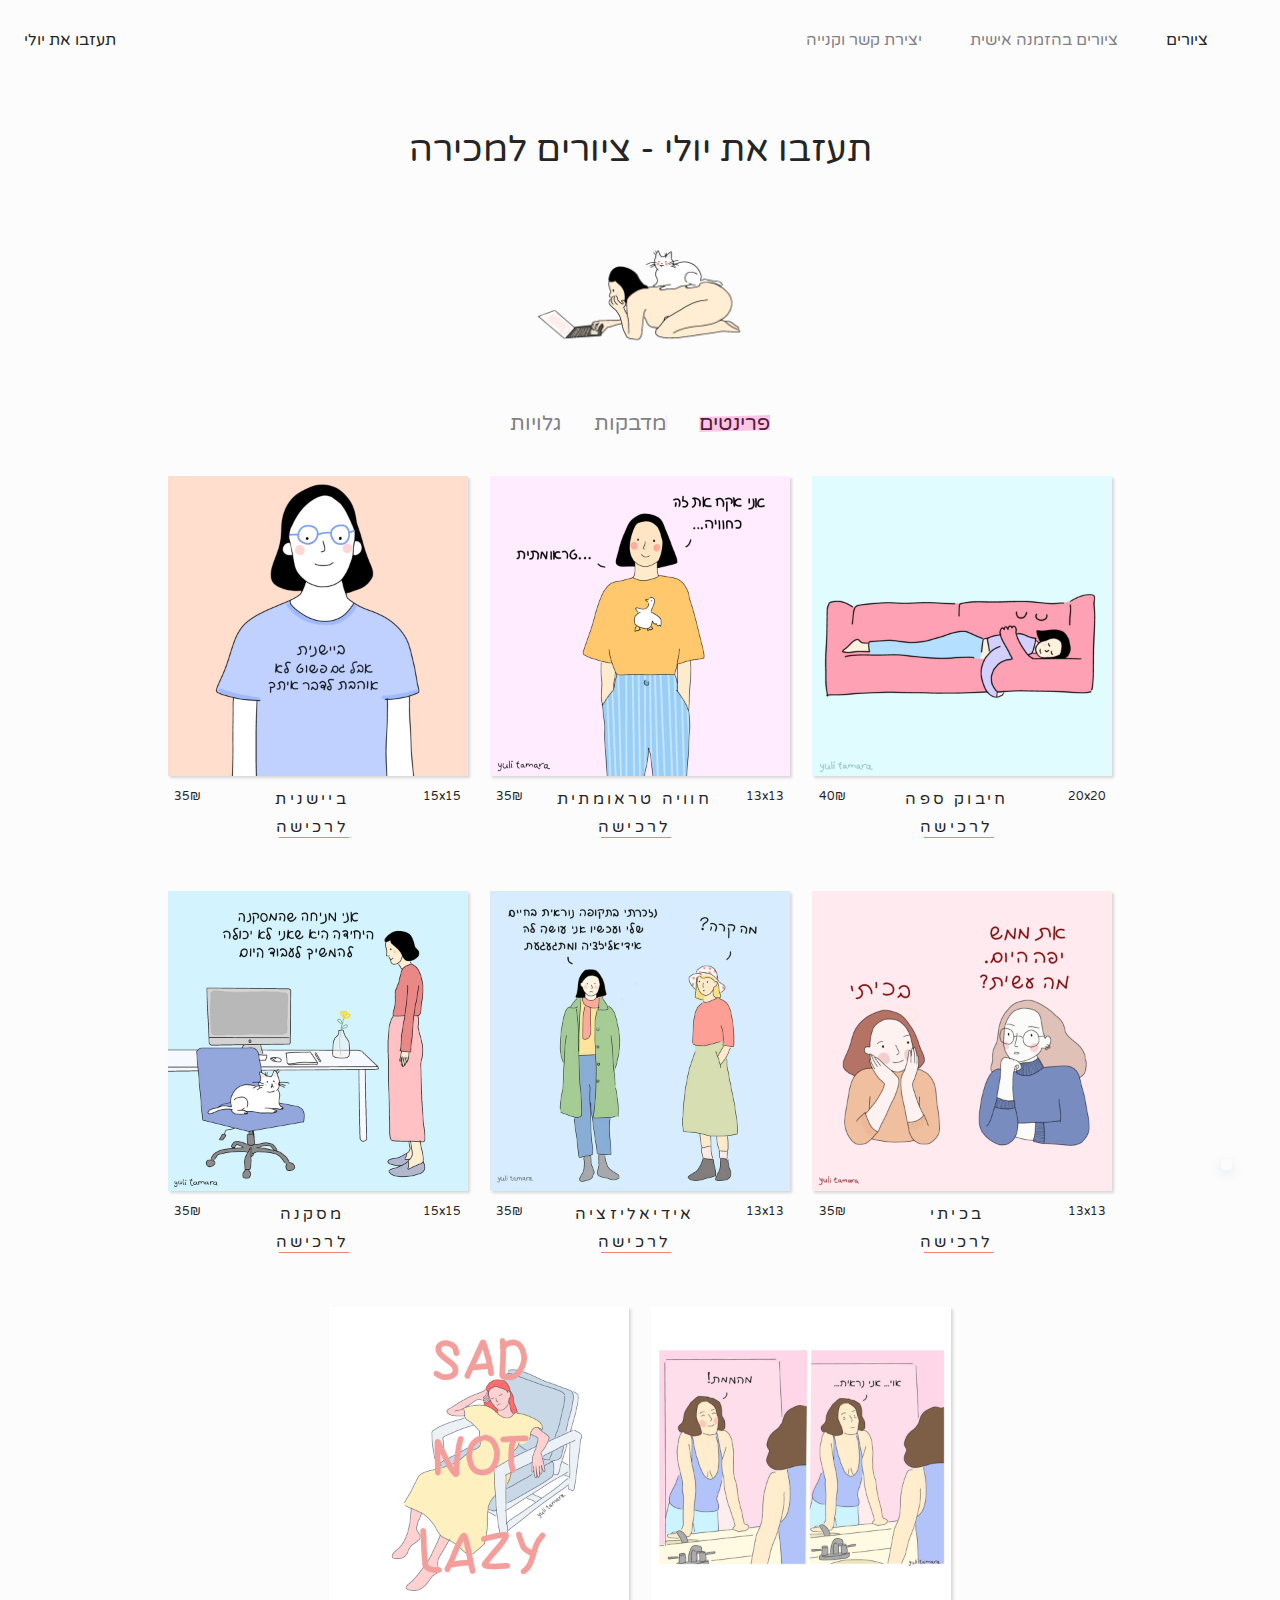
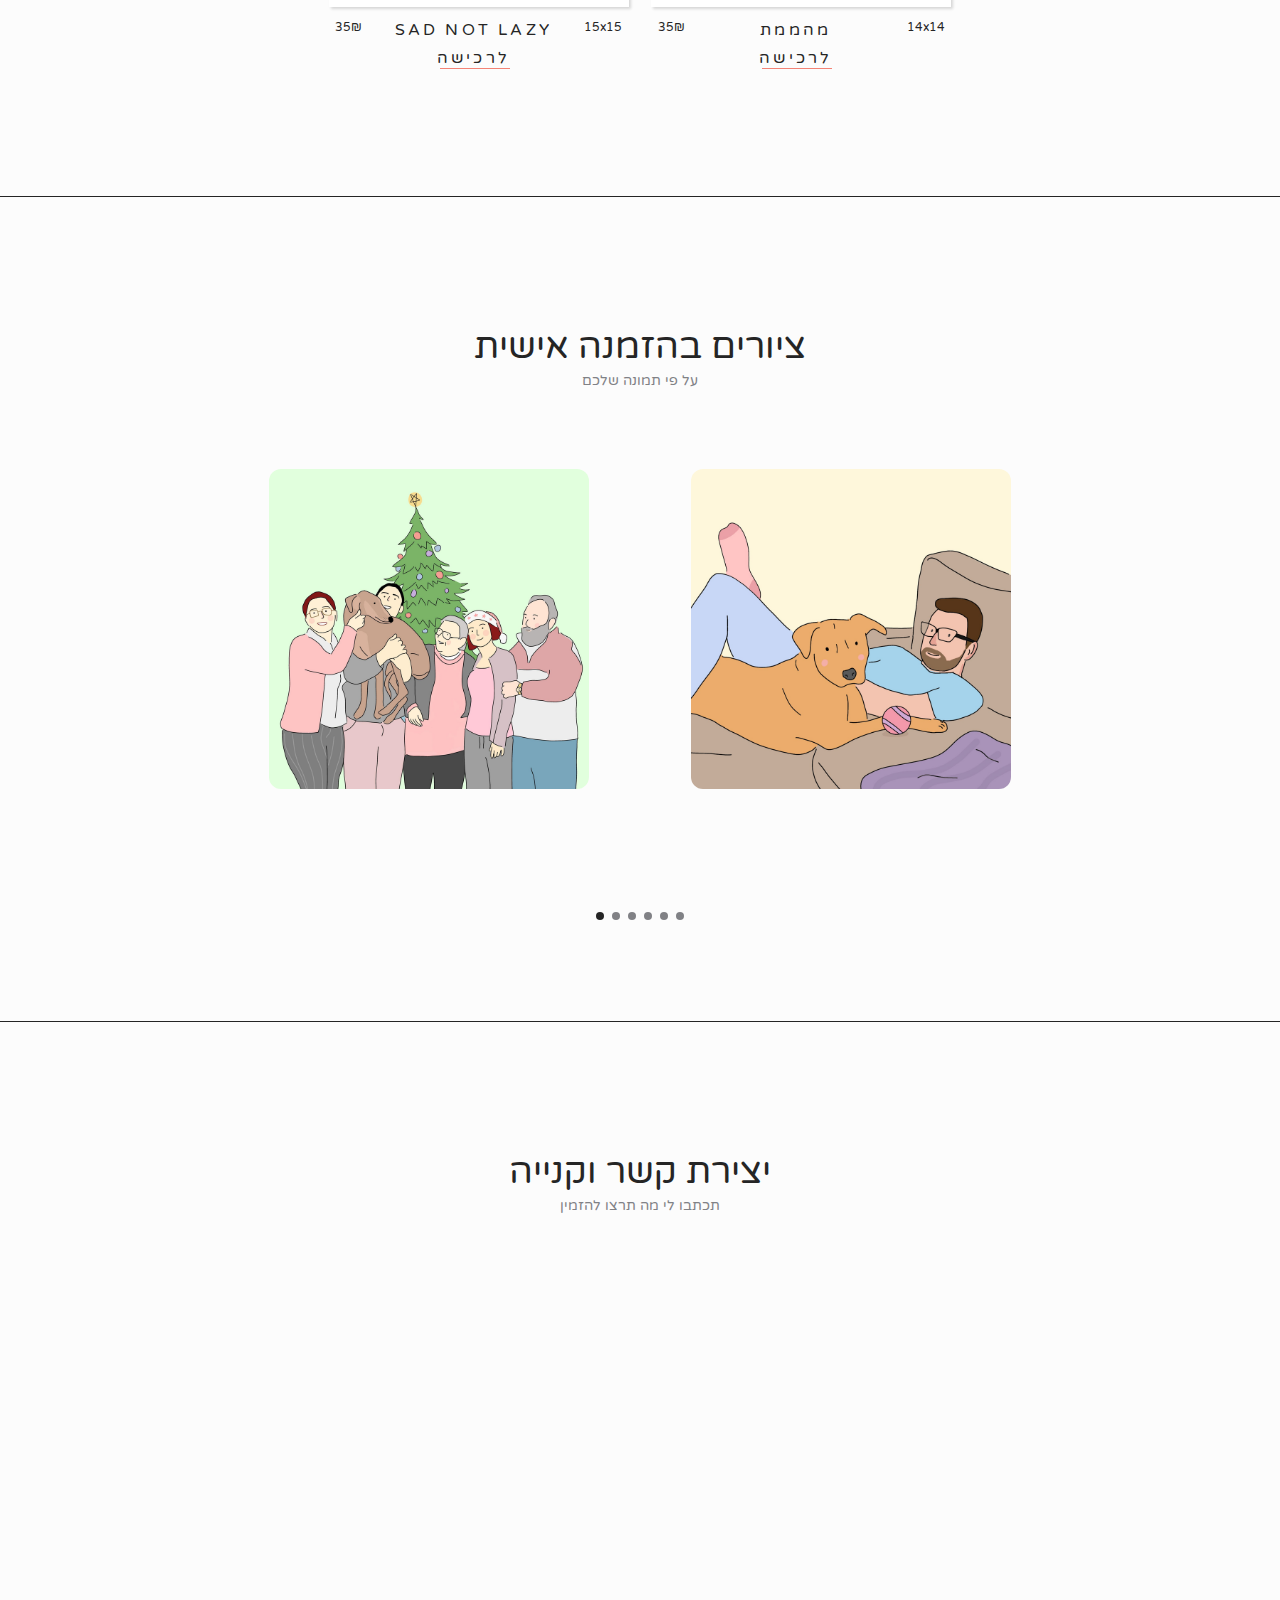
==== index.html @ 63ea9a97 "Update index.html" ====
<!DOCTYPE html>
<html lang="en">

<head>
    <meta charset="UTF-8">
    <meta name="viewport" content="width=device-width, initial-scale=1.0">

    <!--=============== FAVICON ===============-->
    <link rel="shortcut icon" href="assets/img/liii.png" type="image/x-icon">

    <!--=============== REMIXICONS ===============-->
    <link href="https://cdn.jsdelivr.net/npm/remixicon@2.5.0/fonts/remixicon.css" rel="stylesheet">

    <!--=============== SWIPER CSS ===============-->
    <link rel="stylesheet" href="assets/css/swiper-bundle.min.css">

    <!--=============== CSS ===============-->
    <link rel="stylesheet" href="assets/css/styles.css">

    <title>תעזבו את יולי | Yuli Tamara</title>
</head>

<body dir="rtl">
    <!--==================== HEADER ====================-->
    <header class="header" id="header" dir="ltr">
        <nav class="nav container">
            <a href="#" class="nav__logo">תעזבו את יולי</a>
            <div class="nav__menu" id="nav-menu">
                <ul class="nav__list grid" dir="rtl">
                    <li class="nav__item">
                        <a href="#gallery" class="nav__link active-link noSelect">
                            <i class="ri-quill-pen-fill"></i> ציורים
                        </a>
                    </li>
                    <li class="nav__item">
                        <a href="#personal" class="nav__link noSelect">
                            <i class="ri-gift-line"></i> ציורים בהזמנה אישית
                        </a>
                    </li>
                    <li class="nav__item">
                        <a href="#contact" class="nav__link noSelect">
                            <i class="ri-chat-3-line"></i> יצירת קשר וקנייה
                        </a>
                    </li>
                </ul>

                <!-- close button -->
                <div class="nav__close noSelect" id="nav-close">
                    <i class="ri-close-line"></i>
                </div>

            </div>

            <div class="nav__buttons noSelect">
                <!-- Theme change button -->
                <i class="ri-moon-line change-theme" id="theme-button"></i>

                <!-- Toggle button -->
                <div class="nav__toggle" id="nav-toggle">
                    <i class="ri-menu-4-line"></i>
                </div>
            </div>
        </nav>
    </header>

    <!--==================== MAIN ====================-->
    <main class="main">

        <!--==================== Gallery ====================-->
        <section class="gallery section" id="gallery">
            <h2 class="section__title">תעזבו את יולי - ציורים למכירה</h2>

            <img src="/assets/img/logo.png" alt="gif">


            <div class="filters">
                <div class="filter prints active noSelect" data-filter="prints">פרינטים</div>
                <div class="filter stickers noSelect" data-filter="stickers">מדבקות</div>
                <div class="filter cards noSelect" data-filter="cards">גלויות</div>
            </div>

            <div class="container section__border">
                <div class="gallery__content" id="prints">
                    <div class="gallery__content-item">
                        <img src="/assets/img/900-5.png" alt="print" class="noSelect">
                        <div class="img-title">
                            <span class="size">20x20</span>
                            <span class="name">
                                <span class="painting-name">חיבוק ספה</span>
                                <a href="https://wa.me/972542634686/?text=%D7%94%D7%99%D7%99%2C%20%D7%90%D7%A0%D7%99%20%D7%9E%D7%A2%D7%95%D7%A0%D7%99%D7%99%D7%A0%2F%D7%AA%20%D7%9C%D7%94%D7%96%D7%9E%D7%99%D7%9F%20%D7%9E%D7%9E%D7%9A%20%D7%A6%D7%99%D7%95%D7%A8."
                                    target="_blank" class="img-btn noSelect">
                                    לרכישה
                                </a>
                            </span>
                            <span class="price">40₪</span>
                        </div>
                    </div>
                    <div class="gallery__content-item">
                        <img src="/assets/img/900-1.png" alt="print" class="noSelect">
                        <div class="img-title">
                            <span class="size">13x13</span>
                            <span class="name">
                                <span class="painting-name">חוויה טראומתית</span>
                                <a href="https://wa.me/972542634686/?text=%D7%94%D7%99%D7%99%2C%20%D7%90%D7%A0%D7%99%20%D7%9E%D7%A2%D7%95%D7%A0%D7%99%D7%99%D7%A0%2F%D7%AA%20%D7%9C%D7%94%D7%96%D7%9E%D7%99%D7%9F%20%D7%9E%D7%9E%D7%9A%20%D7%A6%D7%99%D7%95%D7%A8."
                                    target="_blank" class="img-btn noSelect">
                                    לרכישה
                                </a>
                            </span>
                            <span class="price">35₪</span>
                        </div>
                    </div>
                    <div class="gallery__content-item">
                        <img src="/assets/img/900-2.png" alt="print" class="noSelect">
                        <div class="img-title">
                            <span class="size">15x15</span>
                            <span class="name">
                                <span class="painting-name">ביישנית</span>
                                <a href="https://wa.me/972542634686/?text=%D7%94%D7%99%D7%99%2C%20%D7%90%D7%A0%D7%99%20%D7%9E%D7%A2%D7%95%D7%A0%D7%99%D7%99%D7%A0%2F%D7%AA%20%D7%9C%D7%94%D7%96%D7%9E%D7%99%D7%9F%20%D7%9E%D7%9E%D7%9A%20%D7%A6%D7%99%D7%95%D7%A8."
                                    target="_blank" class="img-btn noSelect">
                                    לרכישה
                                </a>
                            </span>
                            <span class="price">35₪</span>
                        </div>
                    </div>
                    <div class="gallery__content-item">
                        <img src="/assets/img/900-3.png" alt="print" class="noSelect">
                        <div class="img-title">
                            <span class="size">13x13</span>
                            <span class="name">
                                <span class="painting-name">בכיתי</span>
                                <a href="https://wa.me/972542634686/?text=%D7%94%D7%99%D7%99%2C%20%D7%90%D7%A0%D7%99%20%D7%9E%D7%A2%D7%95%D7%A0%D7%99%D7%99%D7%A0%2F%D7%AA%20%D7%9C%D7%94%D7%96%D7%9E%D7%99%D7%9F%20%D7%9E%D7%9E%D7%9A%20%D7%A6%D7%99%D7%95%D7%A8."
                                    target="_blank" class="img-btn noSelect">
                                    לרכישה
                                </a>
                            </span>
                            <span class="price">35₪</span>
                        </div>
                    </div>
                    <div class="gallery__content-item">
                        <img src="/assets/img/900-8.png" alt="print" class="noSelect">
                        <div class="img-title">
                            <span class="size">13x13</span>
                            <span class="name">
                                <span class="painting-name">אידיאליזציה</span>
                                <a href="https://wa.me/972542634686/?text=%D7%94%D7%99%D7%99%2C%20%D7%90%D7%A0%D7%99%20%D7%9E%D7%A2%D7%95%D7%A0%D7%99%D7%99%D7%A0%2F%D7%AA%20%D7%9C%D7%94%D7%96%D7%9E%D7%99%D7%9F%20%D7%9E%D7%9E%D7%9A%20%D7%A6%D7%99%D7%95%D7%A8."
                                    target="_blank" class="img-btn noSelect">
                                    לרכישה
                                </a>
                            </span>
                            <span class="price">35₪</span>
                        </div>
                    </div>
                    <div class="gallery__content-item">
                        <img src="/assets/img/900-9.png" alt="print" class="noSelect">
                        <div class="img-title">
                            <span class="size">15x15</span>
                            <span class="name">
                                <span class="painting-name">מסקנה</span>
                                <a href="https://wa.me/972542634686/?text=%D7%94%D7%99%D7%99%2C%20%D7%90%D7%A0%D7%99%20%D7%9E%D7%A2%D7%95%D7%A0%D7%99%D7%99%D7%A0%2F%D7%AA%20%D7%9C%D7%94%D7%96%D7%9E%D7%99%D7%9F%20%D7%9E%D7%9E%D7%9A%20%D7%A6%D7%99%D7%95%D7%A8."
                                    target="_blank" class="img-btn noSelect">
                                    לרכישה
                                </a>
                            </span>
                            <span class="price">35₪</span>
                        </div>
                    </div>
                    <div class="gallery__content-item">
                        <img src="/assets/img/900-4.png" alt="print" class="noSelect">
                        <div class="img-title">
                            <span class="size">14x14</span>
                            <span class="name">
                                <span class="painting-name">מהממת</span>
                                <a href="https://wa.me/972542634686/?text=%D7%94%D7%99%D7%99%2C%20%D7%90%D7%A0%D7%99%20%D7%9E%D7%A2%D7%95%D7%A0%D7%99%D7%99%D7%A0%2F%D7%AA%20%D7%9C%D7%94%D7%96%D7%9E%D7%99%D7%9F%20%D7%9E%D7%9E%D7%9A%20%D7%A6%D7%99%D7%95%D7%A8."
                                    target="_blank" class="img-btn noSelect">
                                    לרכישה
                                </a>
                            </span>
                            <span class="price">35₪</span>
                        </div>
                    </div>

                    <div class="gallery__content-item">
                        <img src="/assets/img/900-6.png" alt="print" class="noSelect">
                        <div class="img-title">
                            <span class="size">15x15</span>
                            <span class="name">
                                <span class="painting-name">SAD NOT LAZY</span>
                                <a href="https://wa.me/972542634686/?text=%D7%94%D7%99%D7%99%2C%20%D7%90%D7%A0%D7%99%20%D7%9E%D7%A2%D7%95%D7%A0%D7%99%D7%99%D7%A0%2F%D7%AA%20%D7%9C%D7%94%D7%96%D7%9E%D7%99%D7%9F%20%D7%9E%D7%9E%D7%9A%20%D7%A6%D7%99%D7%95%D7%A8."
                                    target="_blank" class="img-btn noSelect">
                                    לרכישה
                                </a>
                            </span>
                            <span class="price">35₪</span>
                        </div>
                    </div>
                </div>
                <div class="gallery__content" id="stickers">
                    <div class="gallery__content-item">
                        <img src="/assets/img/sticker-900-1.png" alt="print" class="noSelect">
                        <div class="img-title">
                            <span class="size">10x10</span>
                            <span class="name">
                                <span class="painting-name">לא אכפת</span>
                                <a href="https://wa.me/972542634686/?text=%D7%94%D7%99%D7%99%2C%20%D7%90%D7%A0%D7%99%20%D7%9E%D7%A2%D7%95%D7%A0%D7%99%D7%99%D7%A0%2F%D7%AA%20%D7%9C%D7%94%D7%96%D7%9E%D7%99%D7%9F%20%D7%9E%D7%9E%D7%9A%20%D7%A6%D7%99%D7%95%D7%A8."
                                    target="_blank" class="img-btn noSelect">
                                    לרכישה
                                </a>
                            </span>
                            <span class="price">15₪</span>
                        </div>
                    </div>
                    <div class="gallery__content-item">
                        <img src="/assets/img/sticker-900-2.png" alt="print" class="noSelect">
                        <div class="img-title">
                            <span class="size">10x10</span>
                            <span class="name">
                                <span class="painting-name">חסר משמעות</span>
                                <a href="https://wa.me/972542634686/?text=%D7%94%D7%99%D7%99%2C%20%D7%90%D7%A0%D7%99%20%D7%9E%D7%A2%D7%95%D7%A0%D7%99%D7%99%D7%A0%2F%D7%AA%20%D7%9C%D7%94%D7%96%D7%9E%D7%99%D7%9F%20%D7%9E%D7%9E%D7%9A%20%D7%A6%D7%99%D7%95%D7%A8."
                                    target="_blank" class="img-btn noSelect">
                                    לרכישה
                                </a>
                            </span>
                            <span class="price">15₪</span>
                        </div>
                    </div>

                    <div class="gallery__content-item">
                        <img src="/assets/img/sticker-900-7.png" alt="print" class="noSelect">
                        <div class="img-title">
                            <span class="size">7x7</span>
                            <span class="name">
                                <span class="painting-name">סוף סוף נפרדתם</span>
                                <a href="https://wa.me/972542634686/?text=%D7%94%D7%99%D7%99%2C%20%D7%90%D7%A0%D7%99%20%D7%9E%D7%A2%D7%95%D7%A0%D7%99%D7%99%D7%A0%2F%D7%AA%20%D7%9C%D7%94%D7%96%D7%9E%D7%99%D7%9F%20%D7%9E%D7%9E%D7%9A%20%D7%A6%D7%99%D7%95%D7%A8."
                                    target="_blank" class="img-btn noSelect">
                                    לרכישה
                                </a>
                            </span>
                            <span class="price">5₪</span>
                        </div>
                    </div>

                    <div class="gallery__content-item">
                        <img src="/assets/img/sticker-900-8.png" alt="print" class="noSelect">
                        <div class="img-title">
                            <span class="size">7x7</span>
                            <span class="name">
                                <span class="painting-name">הדברים הרעים</span>
                                <a href="https://wa.me/972542634686/?text=%D7%94%D7%99%D7%99%2C%20%D7%90%D7%A0%D7%99%20%D7%9E%D7%A2%D7%95%D7%A0%D7%99%D7%99%D7%A0%2F%D7%AA%20%D7%9C%D7%94%D7%96%D7%9E%D7%99%D7%9F%20%D7%9E%D7%9E%D7%9A%20%D7%A6%D7%99%D7%95%D7%A8."
                                    target="_blank" class="img-btn noSelect">
                                    לרכישה
                                </a>
                            </span>
                            <span class="price">5₪</span>
                        </div>
                    </div>

                    <div class="gallery__content-item">
                        <img src="/assets/img/sticker-900-3.png" alt="print" class="noSelect">
                        <div class="img-title">
                            <span class="size">7x7</span>
                            <span class="name">
                                <span class="painting-name">קראש</span>
                                <a href="https://wa.me/972542634686/?text=%D7%94%D7%99%D7%99%2C%20%D7%90%D7%A0%D7%99%20%D7%9E%D7%A2%D7%95%D7%A0%D7%99%D7%99%D7%A0%2F%D7%AA%20%D7%9C%D7%94%D7%96%D7%9E%D7%99%D7%9F%20%D7%9E%D7%9E%D7%9A%20%D7%A6%D7%99%D7%95%D7%A8."
                                    target="_blank" class="img-btn noSelect">
                                    לרכישה
                                </a>
                            </span>
                            <span class="price">5₪</span>
                        </div>
                    </div>

                    <div class="gallery__content-item">
                        <img src="/assets/img/sticker-900-5.png" alt="print" class="noSelect">
                        <div class="img-title">
                            <span class="size">7x7</span>
                            <span class="name">
                                <span class="painting-name">אם הוא דוש</span>
                                <a href="https://wa.me/972542634686/?text=%D7%94%D7%99%D7%99%2C%20%D7%90%D7%A0%D7%99%20%D7%9E%D7%A2%D7%95%D7%A0%D7%99%D7%99%D7%A0%2F%D7%AA%20%D7%9C%D7%94%D7%96%D7%9E%D7%99%D7%9F%20%D7%9E%D7%9E%D7%9A%20%D7%A6%D7%99%D7%95%D7%A8."
                                    target="_blank" class="img-btn noSelect">
                                    לרכישה
                                </a>
                            </span>
                            <span class="price">5₪</span>
                        </div>
                    </div>


                    <div class="gallery__content-item">
                        <img src="/assets/img/sticker-900-9.png" alt="print" class="noSelect">
                        <div class="img-title">
                            <span class="size">7x7</span>
                            <span class="name">
                                <span class="painting-name">מחזור קל</span>
                                <a href="https://wa.me/972542634686/?text=%D7%94%D7%99%D7%99%2C%20%D7%90%D7%A0%D7%99%20%D7%9E%D7%A2%D7%95%D7%A0%D7%99%D7%99%D7%A0%2F%D7%AA%20%D7%9C%D7%94%D7%96%D7%9E%D7%99%D7%9F%20%D7%9E%D7%9E%D7%9A%20%D7%A6%D7%99%D7%95%D7%A8."
                                    target="_blank" class="img-btn noSelect">
                                    לרכישה
                                </a>
                            </span>
                            <span class="price">5₪</span>
                        </div>
                    </div>

                    <div class="gallery__content-item">
                        <img src="/assets/img/sticker-900-4.png" alt="print" class="noSelect">
                        <div class="img-title">
                            <span class="size">7x7</span>
                            <span class="name">
                                <span class="painting-name">שיעוף ממך</span>
                                <a href="https://wa.me/972542634686/?text=%D7%94%D7%99%D7%99%2C%20%D7%90%D7%A0%D7%99%20%D7%9E%D7%A2%D7%95%D7%A0%D7%99%D7%99%D7%A0%2F%D7%AA%20%D7%9C%D7%94%D7%96%D7%9E%D7%99%D7%9F%20%D7%9E%D7%9E%D7%9A%20%D7%A6%D7%99%D7%95%D7%A8."
                                    target="_blank" class="img-btn noSelect">
                                    לרכישה
                                </a>
                            </span>
                            <span class="price">5₪</span>
                        </div>
                    </div>
                </div>
                <div class="gallery__content" id="cards">
                    <div class="gallery__content-item">
                        <img src="/assets/img/card-1.png" alt="print" class="noSelect">
                        <div class="img-title">
                            <span class="size">10x10</span>
                            <span class="name">
                                <span class="painting-name">דיקפיק</span>
                                <a href="https://wa.me/972542634686/?text=%D7%94%D7%99%D7%99%2C%20%D7%90%D7%A0%D7%99%20%D7%9E%D7%A2%D7%95%D7%A0%D7%99%D7%99%D7%A0%2F%D7%AA%20%D7%9C%D7%94%D7%96%D7%9E%D7%99%D7%9F%20%D7%9E%D7%9E%D7%9A%20%D7%A6%D7%99%D7%95%D7%A8."
                                    target="_blank" class="img-btn noSelect">
                                    לרכישה
                                </a>
                            </span>
                            <span class="price">25₪</span>
                        </div>
                    </div>
                </div>

            </div>
        </section>
        <div class="popup" id="popup">
            <img id="popup-image" src="" alt="">
            <span class="close-popup" id="close-popup">&times;</span>
        </div>
        <!--==================== PROJECTS ====================-->
        <section class="projects section" id="personal" dir="ltr">
            <h2 class="section__title">ציורים בהזמנה אישית</h2>
            <span class="section__subtitle">על פי תמונה שלכם</span>

            <div class="container section__border">
                <div class="projects__container swiper">
                    <div class="swiper-wrapper">
                        <div class="projects__content swiper-slide">
                            <img src="assets/img/personal-900-0.png" alt="project image" class="projects__img" />
                        </div>
                        <div class="projects__content swiper-slide">
                            <img src="assets/img/personal-900-1.png" alt="project image" class="projects__img" />
                        </div>
                        <div class="projects__content swiper-slide">
                            <img src="assets/img/personal-900-5.png" alt="project image" class="projects__img" />
                        </div>
                        <div class="projects__content swiper-slide">
                            <img src="assets/img/personal-900-3.png" alt="project image" class="projects__img" />
                        </div>
                        <div class="projects__content swiper-slide">
                            <img src="assets/img/personal-900-4.png" alt="project image" class="projects__img" />
                        </div>
                        <div class="projects__content swiper-slide">
                            <img src="assets/img/personal-900-6.png" alt="project image" class="projects__img" />
                        </div>
                    </div>

                    <div class="swiper-button-next noSelect">
                        <i class="ri-arrow-right-s-line"></i>
                    </div>
                    <div class="swiper-button-prev noSelect">
                        <i class="ri-arrow-left-s-line"></i>
                    </div>

                    <div class="swiper-pagination"></div>
                </div>
            </div>
        </section>

        <!--==================== CONTACT ====================-->
        <section class="contact section" id="contact">
            <h2 class="section__title">
                יצירת קשר וקנייה
            </h2>
            <span class="section__subtitle">תכתבו לי מה תרצו להזמין</span>

            <div class="contact__container container grid section__border">
                <div class="contact__content">
                    <h3 class="contact__title">
                        <a href="https://wa.me/972542634686/?text=%D7%94%D7%99%D7%99%2C%20%D7%90%D7%A0%D7%99%20%D7%9E%D7%A2%D7%95%D7%A0%D7%99%D7%99%D7%A0%2F%D7%AA%20%D7%9C%D7%94%D7%96%D7%9E%D7%99%D7%9F%20%D7%9E%D7%9E%D7%9A%20%D7%A6%D7%99%D7%95%D7%A8."
                            target="_blank" class="contact__button">
                            <i class="ri-chat-2-line"></i> תשלחו לי הודעה
                        </a>
                    </h3>

                    <div class="contact__info">

                        <div class="contact__data">
                            <span class="contact__data-title">וואטסאפ</span>
                            <span class="contact__data-info">054-2634686</span>
                            <a href="https://wa.me/972542634686/?text=%D7%94%D7%99%D7%99%2C%20%D7%90%D7%A0%D7%99%20%D7%9E%D7%A2%D7%95%D7%A0%D7%99%D7%99%D7%A0%2F%D7%AA%20%D7%9C%D7%94%D7%96%D7%9E%D7%99%D7%9F%20%D7%9E%D7%9E%D7%9A%20%D7%A6%D7%99%D7%95%D7%A8."
                                target="_blank" class="contact__button">
                                שלחו הודעה <i class="ri-arrow-left-line"></i>
                            </a>
                            <p class="bit">
                            לאיסוף עצמי מתל אביב
                            ניתן לשלוח לי את ההזמנה בהודעה למספר 054-2634686 ולשלם בביט.
                            תעודכנו כשההזמנה תהיה מוכנה לאיסוף.
                            </p>
                        </div>


                        <ul class="contact__social">
                            <a href="https://www.facebook.com/leaveyulialone" target="_blank"
                                class="contact__social-link noSelect">
                                <i class="ri-facebook-box-line"></i>
                            </a>

                            <a href="https://www.instagram.com/leave_yuli_alone/" target="_blank"
                                class="contact__social-link noSelect">
                                <i class="ri-instagram-line"></i>
                            </a>
                        </ul>
                    </div>
                </div>

                <div class="contact__content">
                    <h3 class="contact__title">
                        <i class="ri-send-plane-line"></i> או תכתבו לי פה
                    </h3>

                    <form action="" class="contact__form" id="contact-form">
                        <div class="contact__form-div">
                            <label class="contact__form-tag">שם</label>
                            <input type="text" name="user_name" require class="contact__form-input" id="contact-name" />
                        </div>

                        <div class="contact__form-div">
                            <label class="contact__form-tag">מייל</label>
                            <input type="text" name="user_email" required class="contact__form-input"
                                id="contact-email" />
                        </div>

                        <div class="contact__form-div contact__form-area">
                            <label class="contact__form-tag">כתבו פה מה תרצו להזמין</label>
                            <textarea name="message" id="contact-message" class="contact__form-input"></textarea>
                        </div>

                        <p class="contact__error" id="contact-error"></p>

                        <button type="submit" class="contact__button noSelect">
                            שליחה <i class="ri-arrow-left-up-line"></i>
                        </button>
                    </form>
                </div>
            </div>
        </section>
    </main>

    <!--==================== FOOTER ====================-->
    <footer class="footer">
        <div class="footer__container container">
            <div class="footer__img">
                <img src="/assets/img/logo.png" alt="logo" width="200">
            </div>
            <!-- <ul class="footer__list">
                <li>
                    <a href="#gallery" class="footer__link">ציורים</a>
                </li>

                <li>
                    <a href="#contact" class="footer__link">יצירת קשר וקנייה</a>
                </li>
            </ul> -->

            <ul class="footer__social">
                <a href="https://www.facebook.com/leaveyulialone" target="_blank" class="footer__social-link noSelect">
                    <i class="ri-facebook-box-line"></i>
                </a>


                <a href="https://www.instagram.com/leave_yuli_alone/" target="_blank"
                    class="footer__social-link noSelect">
                    <i class="ri-instagram-line"></i>
                </a>
            </ul>

            <span class="footer__copy">
                &#169; Copyright Yuli Tamara. All rights reserved
            </span>
        </div>
    </footer>


    <!--========== SCROLL UP ==========-->
    <a href="#" class="scrollup noSelect" id="scroll-up">
        <i class="ri-arrow-up-line"></i>
    </a>

    <!--=============== SCROLLREVEAL ===============-->
    <script src="assets/js/scrollreveal.min.js"></script>

    <!--=============== SWIPER JS ===============-->
    <script src="assets/js/swiper-bundle.min.js"></script>

    <!--=============== EMAIL JS ===============-->
    <script type="text/javascript" src="https://cdn.jsdelivr.net/npm/@emailjs/browser@3/dist/email.min.js"></script>


    <!--=============== MAIN JS ===============-->
    <script src="assets/js/main.js"></script>
</body>

</html>
---- assets/css/styles.css ----
/*=============== GOOGLE FONTS ===============*/
/* @import url("https://fonts.googleapis.com/css2?family=Open+Sans:wght@300;400;500;600;700&display=swap"); */
@import url("https://fonts.googleapis.com/css2?family=Varela+Round&display=swap");
/*=============== VARIABLES CSS ===============*/
:root {
  --header-height: 3.5rem;

  /*========== Colors ==========*/
  /*Color mode HSL(hue, saturation, lightness)*/
  --first-color: #252525;
  --title-color: #252525;
  --text-color: #252525;
  --text-color-light: #808185;
  --body-color: #fcfcfc;
  --container-color: #faf3de;

  /*========== Font and typography ==========*/
  /*.5rem = 8px | 1rem = 16px ...*/
  /* --body-font: "Open Sans", sans-serif; */
  /* --title-font: "Montserrat", sans-serif; */
  --body-font: "Varela Round", sans-serif;
  --biggest-font-size: 1.5rem;
  --h1-font-size: 1.5rem;
  --h2-font-size: 1.25rem;
  --h3-font-size: 1rem;
  --normal-font-size: 0.938rem;
  --small-font-size: 0.813rem;
  --smaller-font-size: 0.75rem;
  --tiny-font-size: 0.625rem;

  /*========== Font weight ==========*/
  --font-medium: 500;
  --font-semi-bold: 600;

  /*========== z index ==========*/
  --z-normal: 1;
  --z-tooltip: 10;
  --z-fixed: 100;
}

/* Responsive typography */
@media screen and (min-width: 1024px) {
  :root {
    --biggest-font-size: 2.7rem;
    --h1-font-size: 2.25rem;
    --h2-font-size: 1.5rem;
    --h3-font-size: 1.25rem;
    --normal-font-size: 1rem;
    --small-font-size: 0.875rem;
    --smaller-font-size: 0.813rem;
    --tiny-font-size: 0.688rem;
  }
}

/*=============== BASE ===============*/
* {
  box-sizing: border-box;
  padding: 0;
  margin: 0;
}

html {
  scroll-behavior: smooth;
}

body {
  font-family: var(--body-font);
  font-size: var(--normal-font-size);
  background-color: var(--body-color);
  color: var(--text-color);
  transition: background 0.4s; /* for dark mode animation */
}

h1,
h2,
h3 {
  color: var(--title-color);
  /* font-family: var(--title-font); */
  font-weight: var(--font-medium);
}

ul {
  list-style: none;
}

a {
  text-decoration: none;
}

img {
  max-width: 100%;
  height: auto;
}

textarea {
  font-family: var(--body-font);
}

.noSelect {
  -webkit-tap-highlight-color: transparent;
  -webkit-touch-callout: none;
  -webkit-user-select: none;
  -khtml-user-select: none;
  -moz-user-select: none;
  -ms-user-select: none;
  user-select: none;
}
.noSelect:focus {
  outline: none !important;
}

::selection {
  background-color: #cad9ff;
}

/*=============== THEME ===============*/
.nav__buttons {
  display: flex;
  align-items: center;
  column-gap: 1.5rem;
}

.change-them {
  font-size: 1.25rem;
  color: var(--title-color);
  cursor: pointer;
  transition: color 0.3s;
}

/*========== Variables Dark theme ==========*/
body.dark-theme {
  --title-color: hsl(207, 4%, 95%);
  --text-color: hsl(207, 4%, 65%);
  --text-color-light: hsl(290, 4%, 73%);
  --body-color: hsl(207, 4%, 10%);
  --container-color: hsl(207, 4%, 12%);
}

/*========== 
    Color changes in some parts of 
    the website, in light theme
==========*/
.dark-theme .nav,
.dark-theme .nav__menu,
.dark-theme .scrollup {
  background-color: var(--container-color);
  box-shadow: 0 4px 20px hsla(207, 24%, 8%, 0.4);
}

.dark-theme .home__shape-wawes,
.dark-theme .home__shape-circle,
.dark-theme .qualification__img {
  filter: invert(1);
}

.dark-theme .home__social-link {
  color: var(--title-color);
}

.dark-theme .section__border {
  border-bottom: 1px solid hsl(207, 4%, 32%);
}

.dark-theme::-webkit-scrollbar {
  background-color: hsl(207, 4%, 15%);
}

.dark-theme::-webkit-scrollbar-thumb {
  background-color: hsl(207, 4%, 25%);
}

.dark-theme::-webkit-scrollbar-thumb:hover {
  background-color: hsl(207, 4%, 35%);
}

/*=============== REUSABLE CSS CLASSES ===============*/
.container {
  max-width: 1300px;
  margin-inline: 1.5rem;
}

.grid {
  display: grid;
  gap: 1.5rem;
}

.section {
  padding-block: 2.5rem;
}

.section__border {
  border-bottom: 1px solid var(--title-color);
  padding-bottom: 3.5rem;
}

.section__title,
.section__subtitle {
  text-align: center;
  padding: 0 1rem;
}

.section__title {
  font-size: var(--h1-font-size);
  font-weight: var(--font-medium);
  margin-bottom: 0.25rem;
}

.section__subtitle {
  display: block;
  font-size: var(--small-font-size);
  color: var(--text-color-light);
  margin-bottom: 3rem;
}

.main {
  overflow: hidden; /* For animation */
}

/*=============== HEADER & NAV ===============*/
.header {
  width: 100%;
  position: fixed;
  bottom: 2rem;
  left: 0;
  z-index: var(--z-fixed);
}

.nav {
  height: calc(var(--header-height) + 0.5rem);
  display: flex;
  justify-content: space-between;
  align-items: center;
  background-color: var(--body-color);
  box-shadow: 0 4px 20px hsla(207, 24%, 35%, 0.1);
  padding-inline: 1.5rem;
  border-radius: 3rem;
  transition: background 0.4s; /* for dark mode animation */
}

.nav__logo,
.nav__toggle,
.nav__close {
  color: var(--title-color);
}

.nav__logo {
  /* font-family: var(--title-font); */
  font-weight: var(--font-medium);
}

.nav__toggle {
  display: flex;
  font-size: 1.25rem;
  cursor: pointer;
}

@media screen and (max-width: 1023px) {
  .nav__menu {
    position: fixed;
    width: 93%;
    left: 0;
    right: 0;
    bottom: -100%;
    margin: 0 auto;
    background-color: var(--body-color);
    box-shadow: 0 4px 20px hsla(207, 24%, 35%, 0.1);
    padding: 2rem 1.5rem 5rem;
    border-radius: 2rem;
    transition: bottom 0.3s;
  }
}

.nav__list {
  grid-template-columns: repeat(1, max-content);
  justify-content: center;
  gap: 2rem 3rem;
}

.nav__link {
  display: flex;
  flex-direction: column;
  align-items: center;
  row-gap: 0.25rem;
  font-size: var(--small-font-size);
  color: var(--text-color-light);
  transition: color 0.3s;
}

.nav__link:hover {
  color: var(--title-color);
}

.nav__link i {
  font-size: 1.25rem;
}

.nav__close {
  position: absolute;
  right: 1.5rem;
  bottom: 0.7rem;
  font-size: 1.5rem;
  cursor: pointer;
}
/* Show menu */
.show-menu {
  bottom: 2rem;
}

/* Active link */
.active-link {
  color: var(--title-color);
}

/*=============== GALLERY ===============*/
.gallery {
  display: flex;
  flex-direction: column;
  align-items: center;
}

.gallery img {
  width: 220px;
}

.gallery__content {
  display: flex;
  flex-wrap: wrap;
  justify-content: center;
  gap: 1.4rem;

  display: none;
}
.gallery__content.active {
  display: block;
}
.gallery__content img {
  width: 300px;
  box-shadow: rgba(0, 0, 0, 0.15) 1.95px 1.95px 2.6px;
  cursor: pointer;
}

.img-title {
  display: flex;
  /* flex-direction: column; */
  justify-content: space-between;
  /* align-items: center; */
  gap: 0.2rem;
  margin-top: 0.5rem;
  padding: 0 0.4rem;
  margin-bottom: 2rem;
}
.name {
  display: flex;
  flex-direction: column;
  align-items: center;
  letter-spacing: 0.2rem;
}
.size {
  font-size: 12px;
}
.price {
  font-size: 12px;
}
.img-btn {
  text-decoration: none;
  color: var(--text-color);
  margin-top: 0.5rem;
  position: relative;
}
.img-btn:after {
  content: "";
  display: block;
  width: 70px;
  height: 1px;
  background: rgb(243, 131, 118);
  right: 0;
  position: absolute;
}

.filters {
  display: flex;
  gap: 2rem;
  margin: 1rem 0 2.5rem 0;
}
.filter {
  cursor: pointer;
  transition: all 0.2s ease-in-out;
  position: relative;
}
.filter {
  display: inline-block;
  position: relative;
  z-index: 2;
  width: auto;
  font-size: 1.3rem;
  white-space: no-wrap;
  color: var(--text-color-light);
}
.filter:before {
  content: "";
  display: inline-block;
  width: 100%;
  height: 60%;
  position: absolute;
  z-index: 1;
  left: 0px;
  bottom: 22%;
  background-image: linear-gradient(
    to right,
    rgba(255, 255, 255, 0) 50%,
    rgba(255, 0, 140, 0.205) 50%
  );
  background-position: -0% 0;
  background-size: 200% 10px;
  transition: background-position 0.2s ease-out;

  -webkit-transform: skew(0deg, -1.5deg);
  transform: skew(0deg, -1.5deg);
  opacity: 0.8;
}
.filter:hover:before {
  background-position: -99.99% 0;
}
.filter.active {
  color: var(--text-color);
}

.filter.active:before {
  content: "";
  display: inline-block;
  width: 100%;
  height: 60%;
  position: absolute;
  z-index: 1;
  left: 0px;
  bottom: 22%;
  background-image: linear-gradient(
    to right,
    rgba(255, 255, 255, 0) 50%,
    rgba(255, 0, 140, 0.272) 50%
  );
  background-position: -0% 0;
  background-size: 200% 10px;
  transition: background-position 0.2s ease-out;

  -webkit-transform: skew(0deg, -1.5deg);
  transform: skew(0deg, -1.5deg);
  opacity: 0.8;
  background-position: -99.99% 0;
}

/* .filter:hover {
  color: var(--text-color);
} */

/*=============== PROJECTS ===============*/
.projects__container {
  overflow: initial;
}

.projects__content {
  display: grid;
  justify-content: center;
}

.projects__img {
  width: 250px;
  border-radius: 0.75rem;
  margin-bottom: 1.25rem;
}

.projects__subtitle {
  font-size: var(--rgular-font-size);
  color: var(--text-color-light);
}

.projects__title {
  font-size: var(--h2-font-size);
  margin-bottom: 1.25rem;
  margin: 0.5rem 0 1.25rem;
}

.projects__button {
  display: inline-flex;
  align-items: center;
  column-gap: 0.5rem;
  color: var(--title-color);
  font-size: var(--rgular-font-size);
  margin-bottom: 1rem;
}

.git-btn {
  display: inline-flex;
  align-items: center;
  column-gap: 0.2rem;
  color: var(--title-color);
  font-size: var(--small-font-size);
}

.projects__button i {
  font-size: 1rem;
  transition: transform 0.3s;
}

.projects__button:hover i {
  transform: translateX(0.25rem);
}

/* Swiper class */
.projects__container .swiper-button-prev::after,
.projects__container .swiper-button-next::after {
  content: "";
}

.projects__container .swiper-button-prev,
.projects__container .swiper-button-next {
  width: initial;
  height: initial;
  margin: initial;
  font-size: 2.5rem;
  color: var(--title-color);
}

.projects__container .swiper-button-prev {
  left: -1rem;
  top: 4.5rem;
}

.projects__container .swiper-button-next {
  right: -1rem;
  top: 4.5rem;
}

.projects__container .swiper-slide {
  margin-bottom: 4.5rem;
}

.projects__container .swiper-pagination-bullets {
  bottom: 0;
}

.projects__container .swiper-pagination-bullet {
  background-color: var(--text-color-light);
  opacity: initial;
}

.projects__container .swiper-pagination-bullet-active {
  background-color: var(--title-color);
}

/*=============== CONTACT ===============*/
.contact__container {
  row-gap: 3.5rem;
}

.contact__title {
  display: flex;
  justify-content: center;
  align-items: center;
  column-gap: 0.5rem;
  font-size: var(--small-font-size);
  font-weight: var(--font-semi-bold);
  margin-bottom: 2.5rem;
}

.contact__title i {
  font-size: 1rem;
  font-weight: initial;
}

.contact__info,
.contact__data,
.contact__form {
  display: grid;
}

.bit {
  width: 300px;
}

.contact__info {
  row-gap: 2rem;
}

.contact__data {
  row-gap: 0.75rem;
}

.contact__data-title {
  font-size: var(--small-font-size);
  color: var(--text-color-light);
}

.contact__data-info {
  font-size: var(--small-font-size);
  /* font-family: var(--title-font); */
  color: var(--title-color);
}

.contact__social {
  display: flex;
  column-gap: 1.25rem;
}

.contact__social-link {
  font-size: 1.5rem;
  color: var(--title-color);
  transition: transform 0.3s;
}

.contact__social-link:hover {
  transform: translateY(-0.15rem);
}

.contact__button {
  width: max-content;
  display: inline-flex;
  align-items: center;
  column-gap: 0.5rem;
  color: var(--title-color);
  font-size: var(--small-font-size);
}

.contact__button i {
  font-size: 1rem;
  transition: transform 0.3s;
}

.contact__button:hover i {
  transform: translateX(0.25rem);
}

.contact__form {
  position: relative;
  row-gap: 2rem;
}

.contact__form-div {
  position: relative;
  height: 4rem;
}

.contact__form-input {
  position: absolute;
  top: 0;
  left: 0;
  width: 100%;
  height: 100%;
  border: 2px solid var(--text-color-light);
  border-radius: 2rem;
  padding: 1.5rem;
  font-size: var(--normal-font-size);
  /* font-family: var(--title-font); */
  color: var(--title-color);
  background: none;
  outline: none;
  z-index: 1;
}

.contact__form-tag {
  position: absolute;
  top: -0.75rem;
  right: 1.25rem;
  z-index: 10;
  background-color: var(--body-color);
  color: var(--title-color);
  font-size: var(--smaller-font-size);
  font-weight: var(--font-medium);
  padding: 0.35rem;
  transition: background 0.4s; /* for dark mode animation */
}

.contact__form-area {
  height: 10rem;
}

.contact__form-area textarea {
  resize: none;
}

.contact__form .contact__button {
  border: none;
  background: none;
  font-size: var(--h2-font-size);
  /* font-family: var(--title-font); */
  font-weight: var(--font-semi-bold);
  cursor: pointer;
  outline: none;
  margin-top: 0.75rem;
  margin-right: 20px;
}

.contact__form .contact__button i {
  font-size: 1.5rem;
  font-weight: initial;
}

.contact__error {
  font-size: var(--small-font-size);
  position: absolute;
  bottom: 2.8rem;
  left: 1.5rem;
}
/* Status color */
.color-red {
  color: hsl(4, 71%, 50%);
}

.color-blue {
  color: hsl(207, 56%, 45%);
}

/*=============== FOOTER ===============*/
.footer__container {
  padding: 0 0 7rem;
  text-align: center;

  display: flex;
  flex-direction: column;
  align-items: center;
}

.footer__img {
  margin-top: -30px;
  /* margin-right: 50px; */
}

.footer__list,
.footer__social {
  display: flex;
  justify-content: center;
}

.footer__list {
  margin: 2.5rem 0;
  column-gap: 2.5rem;
}

.footer__link {
  color: var(--title-color);
}

.footer__link:hover {
  text-decoration: underline;
}

.footer__social {
  column-gap: 1.25rem;
}

.footer__social-link {
  font-size: 1.5rem;
  color: var(--title-color);
  transition: transform 0.3s;
}

.footer__social-link:hover {
  transform: translateY(-0.15rem);
}

.footer__copy {
  display: block;
  margin-top: 4.5rem;
  font-size: var(--smaller-font-size);
  color: var(--text-color-light);
}
/*=============== SCROLL BAR ===============*/
::-webkit-scrollbar {
  width: 0.6rem;
  border-radius: 0.5rem;
  background-color: hsl(207, 4%, 75%);
}

::-webkit-scrollbar-thumb {
  background-color: hsl(207, 4%, 65%);
  border-radius: 0.5rem;
}

::-webkit-scrollbar-thumb:hover {
  background-color: hsl(207, 4%, 55%);
}

/*=============== SCROLL UP ===============*/
.scrollup {
  position: fixed;
  right: 1rem;
  bottom: -30%;
  background-color: var(--body-color);
  box-shadow: 0 4px 12px hsl(207, 24%, 35%, 0.15);
  display: inline-flex;
  padding: 0.35rem;
  border-radius: 0.25rem;
  font-size: 1.1rem;
  color: var(--title-color);
  z-index: var(--z-tooltip);
  transition: bottom 0.3s, transform 0.3s;
}

.scrollup:hover {
  transform: translateY(-0.25rem);
}

/* Show Scroll Up*/
.show-scroll {
  bottom: 7.5rem;
}

/*=============== BREAKPOINTS ===============*/

/* For small devices */
@media screen and (max-width: 340px) {
  .container {
    margin-inline: 1rem;
  }

  .nav__menu {
    padding-bottom: 4rem;
  }

  .nav__list {
    gap: 1rem 1.25rem;
  }

  .projects__img {
    width: 220px;
    justify-self: center;
  }
}

/* For medium devices */
@media screen and (min-width: 576px) {
  .nav,
  .nav__menu {
    width: 380px;
  }
  .nav {
    margin: 0 auto;
  }

  .projects__container {
    width: 400px;
    overflow: hidden;
  }
  .projects__container .swiper-button-prev {
    left: 1rem;
  }
  .projects__container .swiper-button-next {
    right: 1rem;
  }
}

@media screen and (min-width: 870px) {
  .contact__container {
    grid-template-columns: repeat(2, max-content);
  }

  .projects__container {
    width: 500px;
  }

  .contact__form {
    width: 360px;
  }
  .contact__container {
    justify-content: center;
    column-gap: 8rem;
  }
  .gallery__content {
    padding: 0 1rem;
  }
}

/* For large devices */
@media screen and (min-width: 1023px) {
  .header {
    top: 0;
    bottom: initial;
    background-color: var(--body-color);
    transition: 0.4s;
  }

  .nav {
    width: initial;
    height: calc(var(--header-height) + 1.5rem);
    box-shadow: none;
    border-radius: 0;
    column-gap: 3rem;
    margin-inline: 1.5rem;
    /* padding: 0; */
  }
  .nav__link i,
  .nav__toggle,
  .nav__close {
    display: none;
  }
  .nav__menu {
    width: initial;
    margin-left: auto;
    background-color: var(--body-color);
    transition: background 0.4s;
  }
  .nav__list {
    display: flex;
    column-gap: 3rem;
  }
  .nav__link {
    font-size: var(--normal-font-size);
  }

  .dark-theme .nav,
  .dark-theme .nav__menu {
    background-color: var(--body-color);
    box-shadow: none;
  }

  .change-theme {
    color: var(--text-color-light);
    cursor: pointer;
  }
  .change-theme:hover {
    color: var(--title-color);
  }

  .section {
    padding-block: 8rem 0;
  }

  .scrollup {
    right: 3rem;
  }
  .show-scroll {
    bottom: 5rem;
  }

  /* Change background header */
  .bg-header {
    box-shadow: 0 4px 20px hsla(207, 24%, 35%, 0.1);
  }
  .dark-theme .bg-header {
    box-shadow: 0 6px 24px hsla(207, 24%, 8%, 0.6);
  }
}

@media screen and (min-width: 1048px) {
  .container {
    margin-inline: auto;
  }
}

@media screen and (min-width: 1200px) {
  .section__border {
    padding-bottom: 6rem;
  }
  .section__subtitle {
    margin-bottom: 5rem;
  }

  .projects__container {
    width: 900px;
  }
  .projects__container .swiper-button-prev,
  .projects__container .swiper-button-next {
    font-size: 3rem;
  }
  .projects__container .swiper-button-prev {
    left: -1rem;
  }
  .projects__container .swiper-button-next {
    right: -1rem;
  }
  .projects__container .swiper-slide {
    margin-bottom: 6.5rem;
  }
  .projects__img {
    width: 320px;
    margin-bottom: 2rem;
  }

  .contact__title {
    margin-bottom: 3rem;
  }
  .contact__title i {
    font-size: 1.25rem;
  }
  .contact__info {
    row-gap: 3rem;
  }
  .contact__data-info {
    font-size: var(--normal-font-size);
  }
  .contact__form {
    row-gap: 2.5rem;
  }

  .footer__container {
    padding: 4rem 0 3rem;
  }
  .footer__list {
    column-gap: 3rem;
    margin: 1rem 0;
  }
  .footer__social {
    column-gap: 2rem;
  }
  .footer__social-link {
    font-size: 1.5rem;
  }
  .footer__copy {
    margin-top: 5rem;
  }
}

/* pop */
.popup {
  display: none;
  position: fixed;
  top: 0;
  left: 0;
  width: 100%;
  height: 100%;
  background-color: rgba(115, 114, 114, 0.7);
  z-index: 999;
  margin: 0 auto;
  text-align: center;
}

.popup img {
  /* padding: 4rem 3rem 1rem 3rem; */
  padding: 1rem;
  width: auto;
  height: auto;
  max-width: 100%;
  max-height: 100%;
  position: absolute; /* Center the image within the popup */
  top: 50%;
  left: 50%;
  transform: translate(-50%, -50%);
}

.close-popup {
  position: absolute;
  top: 20px;
  right: 20px;
  font-size: 30px;
  cursor: pointer;
  color: var(--text-color);
}
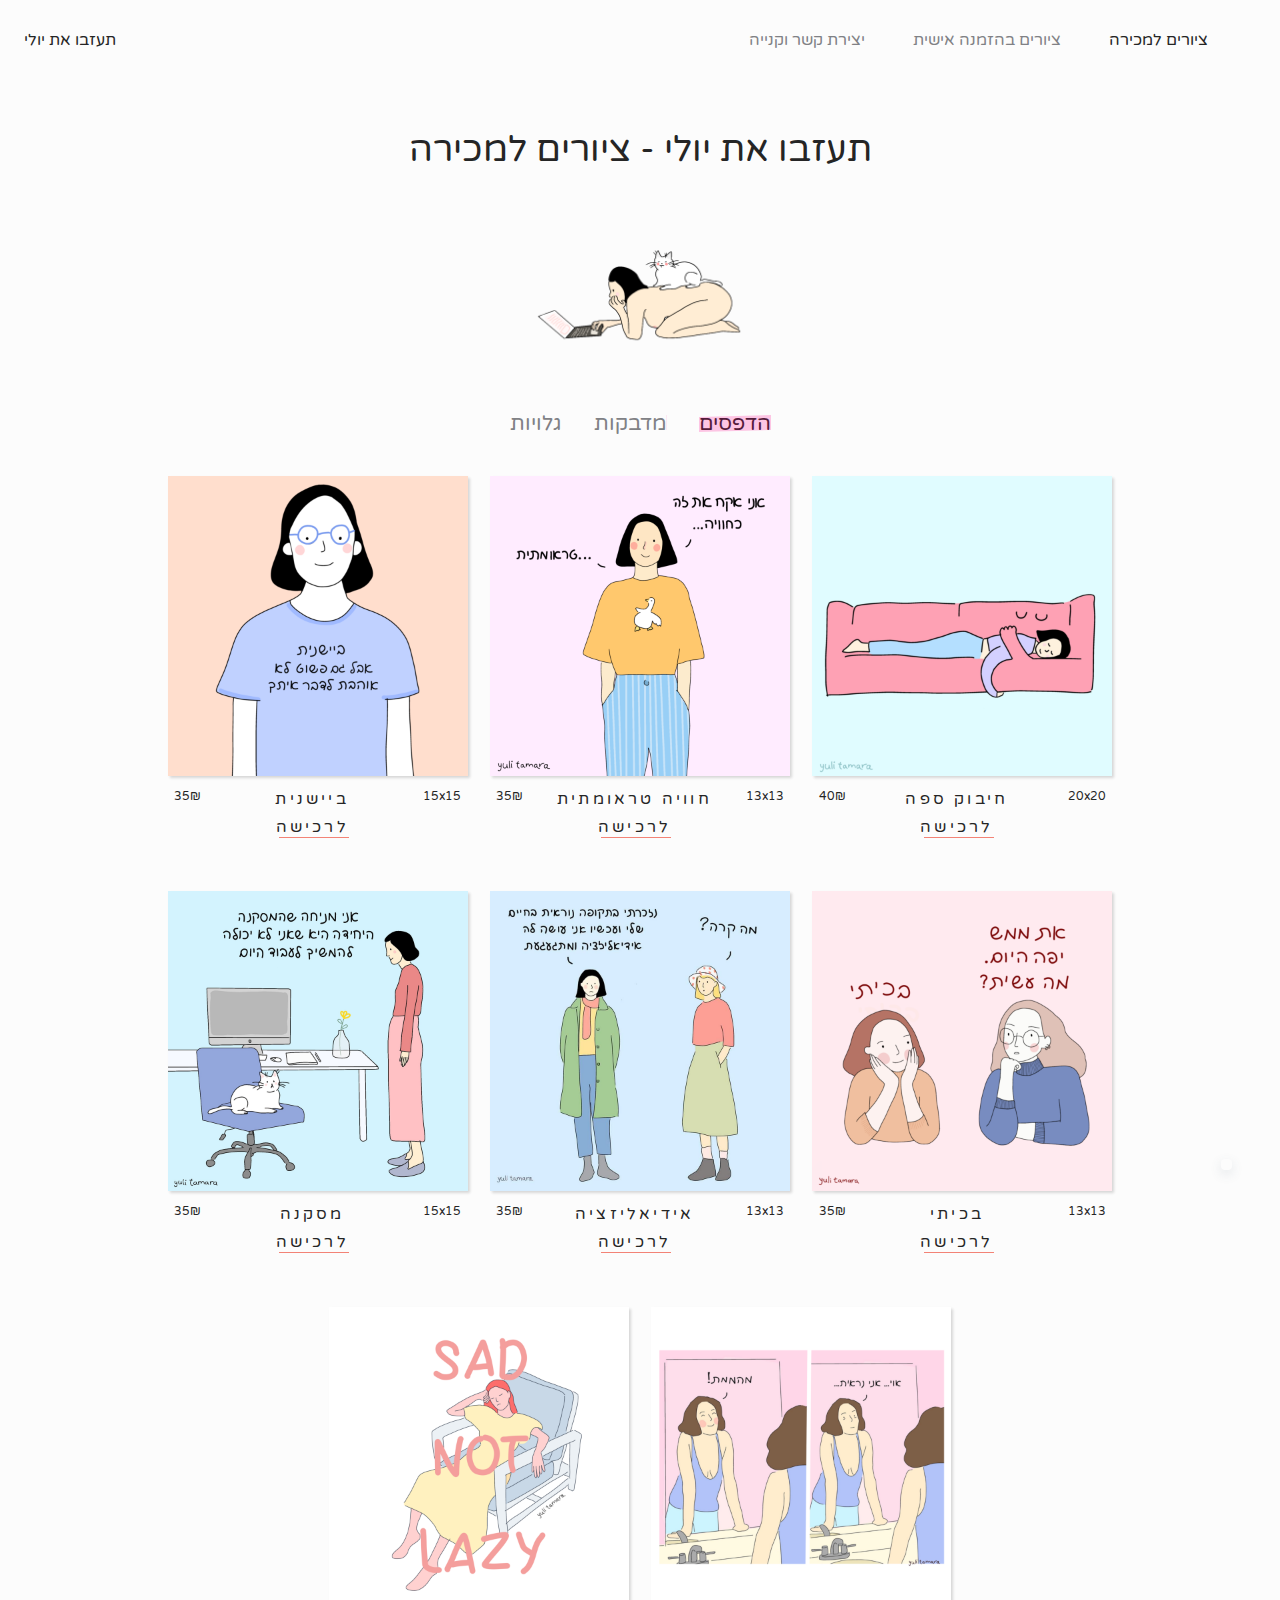
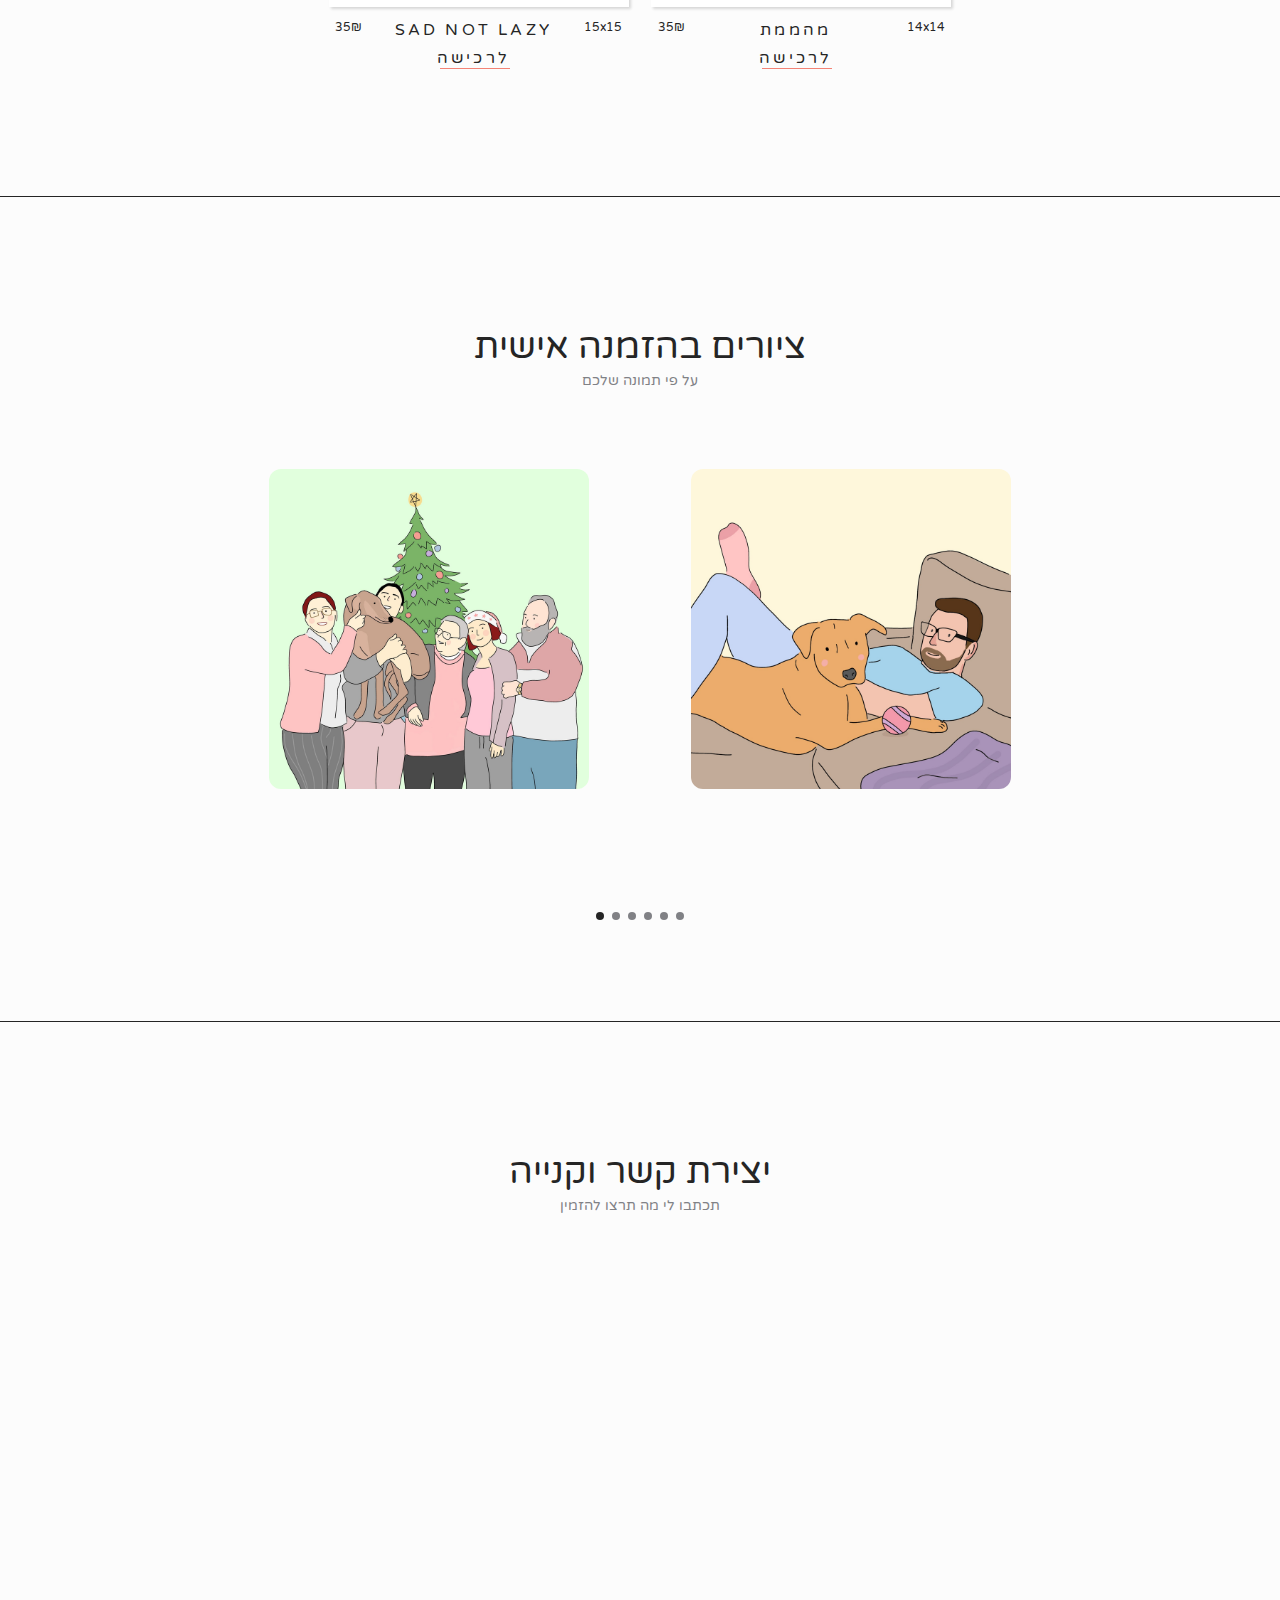
==== commit ebe02af1: "Update index.html" ====
--- a/index.html
+++ b/index.html
@@ -29,7 +29,7 @@
                 <ul class="nav__list grid" dir="rtl">
                     <li class="nav__item">
                         <a href="#gallery" class="nav__link active-link noSelect">
-                            <i class="ri-quill-pen-fill"></i> ציורים
+                            <i class="ri-quill-pen-fill"></i> ציורים למכירה
                         </a>
                     </li>
                     <li class="nav__item">
@@ -74,7 +74,7 @@
 
 
             <div class="filters">
-                <div class="filter prints active noSelect" data-filter="prints">פרינטים</div>
+                <div class="filter prints active noSelect" data-filter="prints">הדפסים</div>
                 <div class="filter stickers noSelect" data-filter="stickers">מדבקות</div>
                 <div class="filter cards noSelect" data-filter="cards">גלויות</div>
             </div>
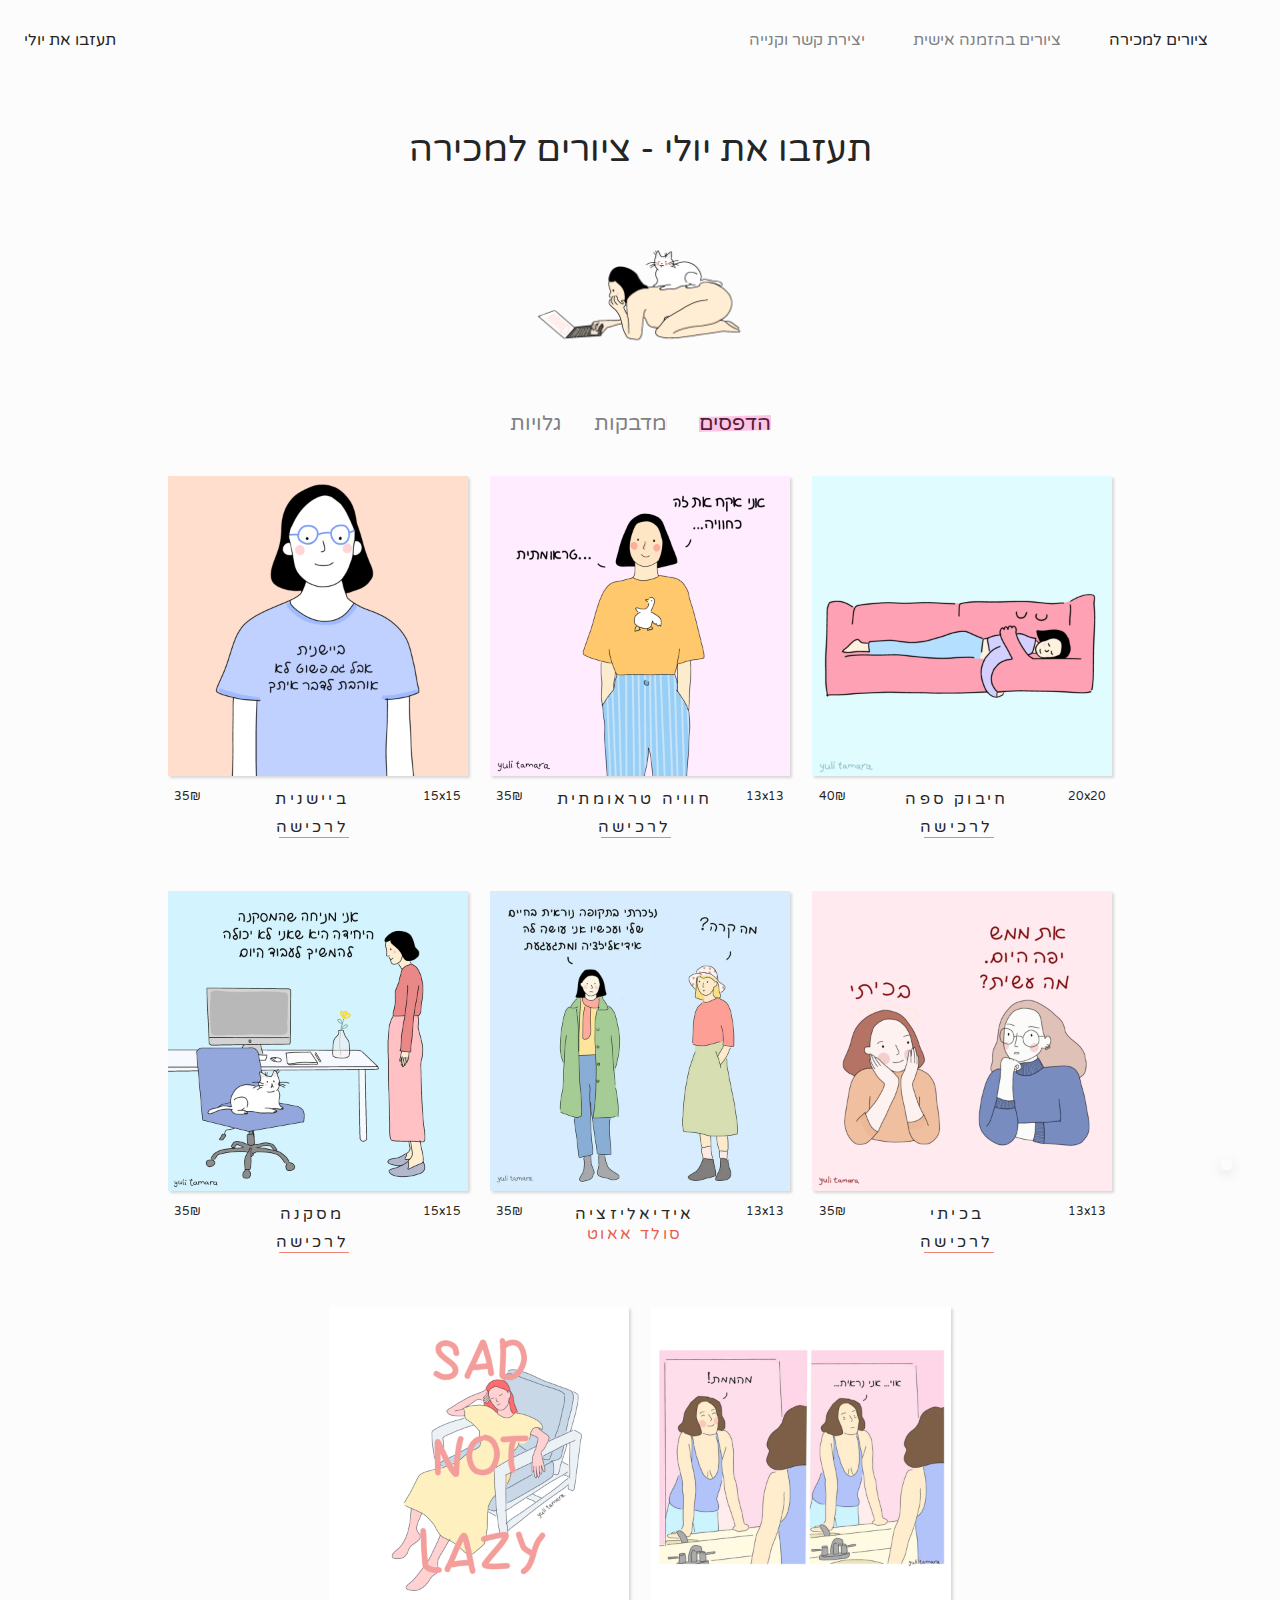
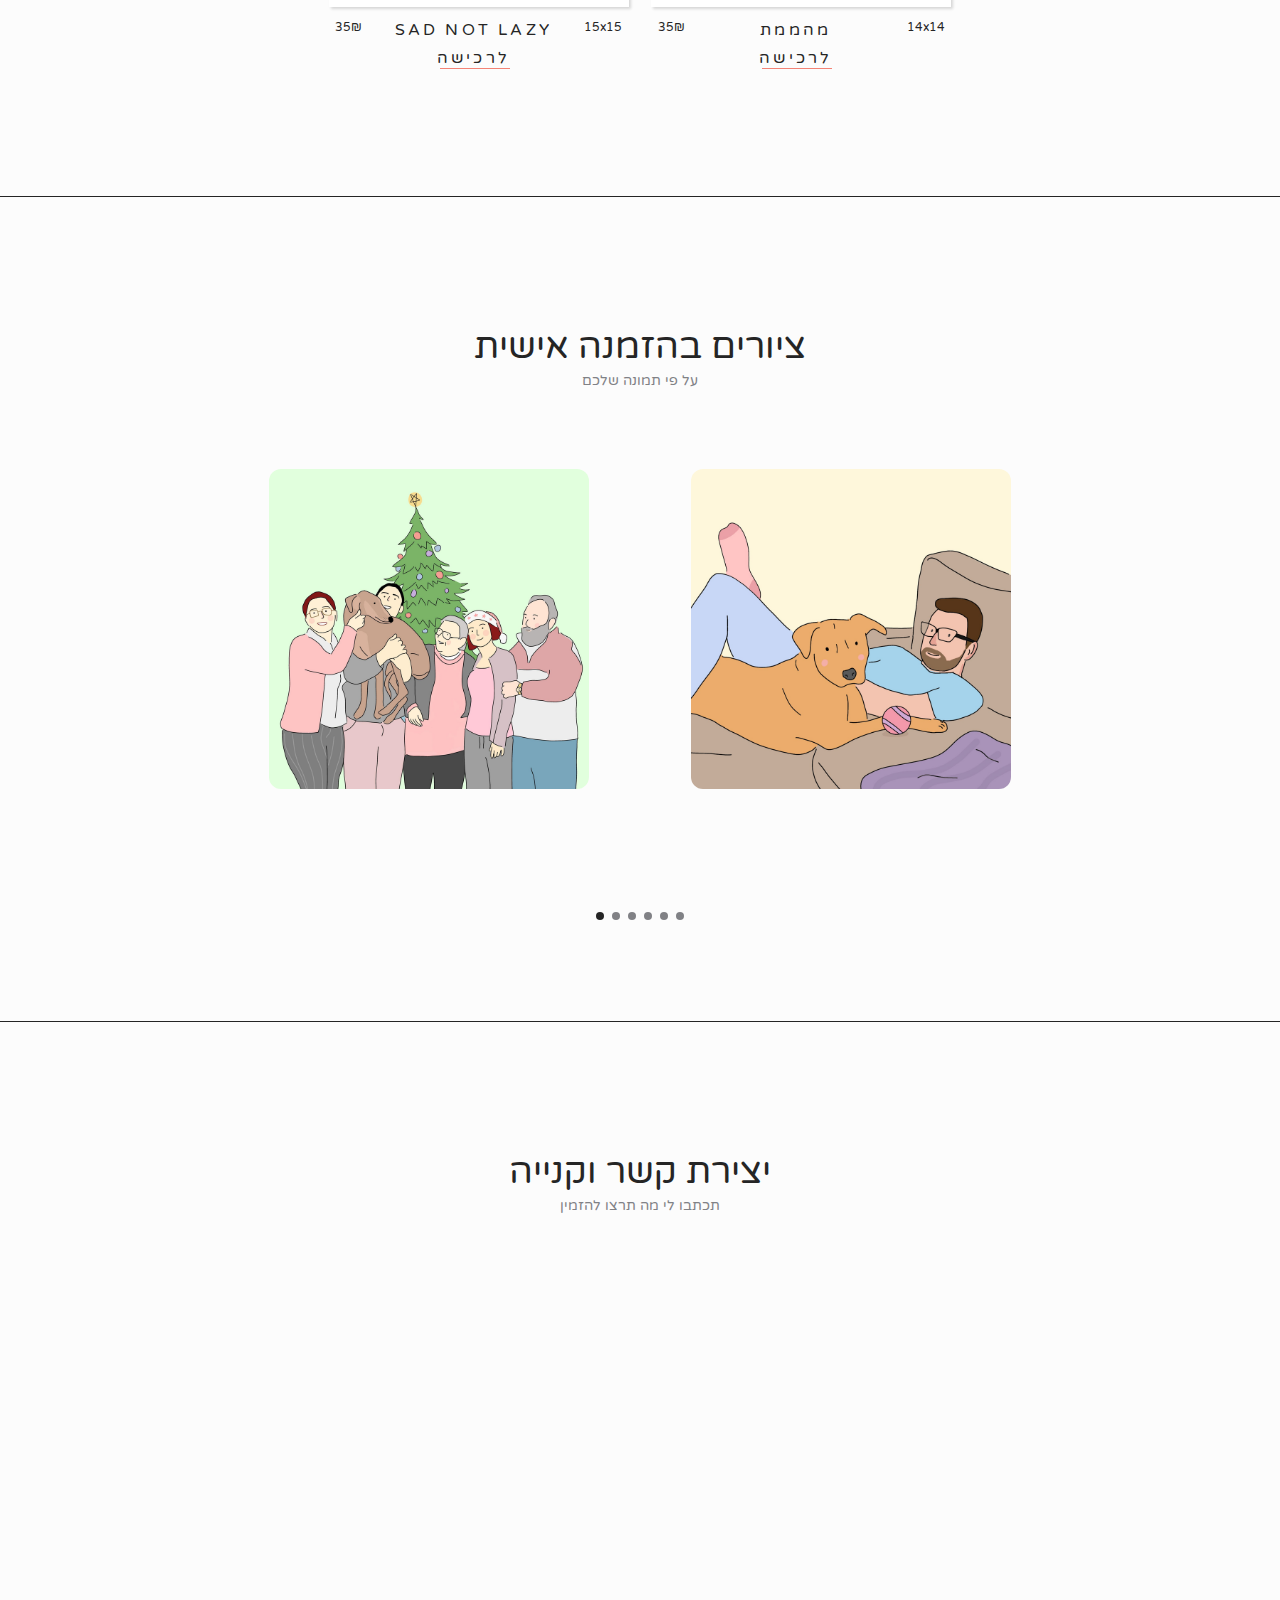
==== commit 687ede53: "soldout" ====
--- a/index.html
+++ b/index.html
@@ -143,10 +143,11 @@
                             <span class="size">13x13</span>
                             <span class="name">
                                 <span class="painting-name">אידיאליזציה</span>
-                                <a href="https://wa.me/972542634686/?text=%D7%94%D7%99%D7%99%2C%20%D7%90%D7%A0%D7%99%20%D7%9E%D7%A2%D7%95%D7%A0%D7%99%D7%99%D7%A0%2F%D7%AA%20%D7%9C%D7%94%D7%96%D7%9E%D7%99%D7%9F%20%D7%9E%D7%9E%D7%9A%20%D7%A6%D7%99%D7%95%D7%A8."
-                                    target="_blank" class="img-btn noSelect">
-                                    לרכישה
-                                </a>
+                                <!-- <a href="https://wa.me/972542634686/?text=%D7%94%D7%99%D7%99%2C%20%D7%90%D7%A0%D7%99%20%D7%9E%D7%A2%D7%95%D7%A0%D7%99%D7%99%D7%A0%2F%D7%AA%20%D7%9C%D7%94%D7%96%D7%9E%D7%99%D7%9F%20%D7%9E%D7%9E%D7%9A%20%D7%A6%D7%99%D7%95%D7%A8."
+                                    target="_blank" class="img-btn noSelect">
+                                    לרכישה
+                                </a> -->
+                                <span class="sold-out">סולד אאוט</span>
                             </span>
                             <span class="price">35₪</span>
                         </div>
@@ -405,9 +406,9 @@
                                 שלחו הודעה <i class="ri-arrow-left-line"></i>
                             </a>
                             <p class="bit">
-                            לאיסוף עצמי מתל אביב
-                            ניתן לשלוח לי את ההזמנה בהודעה למספר 054-2634686 ולשלם בביט.
-                            תעודכנו כשההזמנה תהיה מוכנה לאיסוף.
+                                לאיסוף עצמי מתל אביב
+                                ניתן לשלוח לי את ההזמנה בהודעה למספר 054-2634686 ולשלם בביט.
+                                תעודכנו כשההזמנה תהיה מוכנה לאיסוף.
                             </p>
                         </div>
 
--- a/assets/css/styles.css
+++ b/assets/css/styles.css
@@ -355,6 +355,10 @@
   align-items: center;
   letter-spacing: 0.2rem;
 }
+.sold-out {
+  color: #e85e4f;
+  letter-spacing: 0.15rem;
+}
 .size {
   font-size: 12px;
 }
@@ -372,7 +376,7 @@
   display: block;
   width: 70px;
   height: 1px;
-  background: rgb(243, 131, 118);
+  background: #f38376;
   right: 0;
   position: absolute;
 }
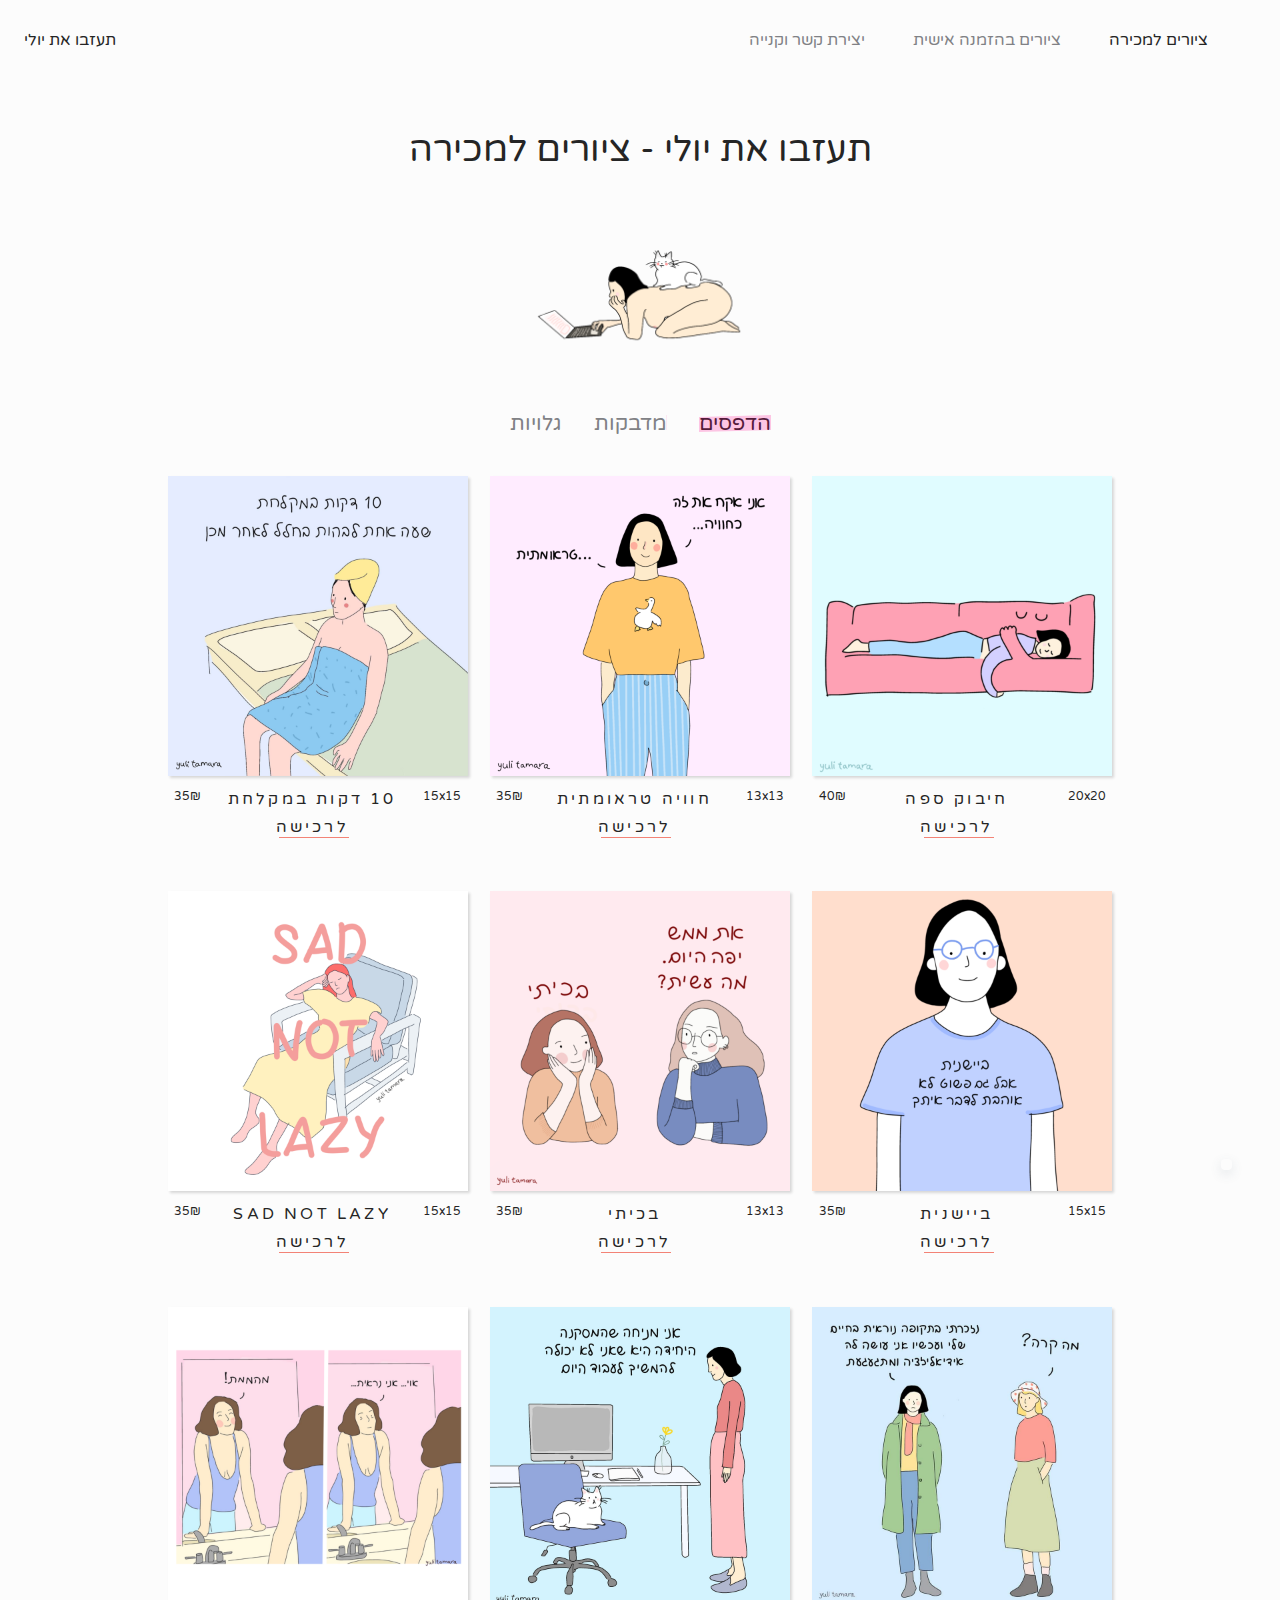
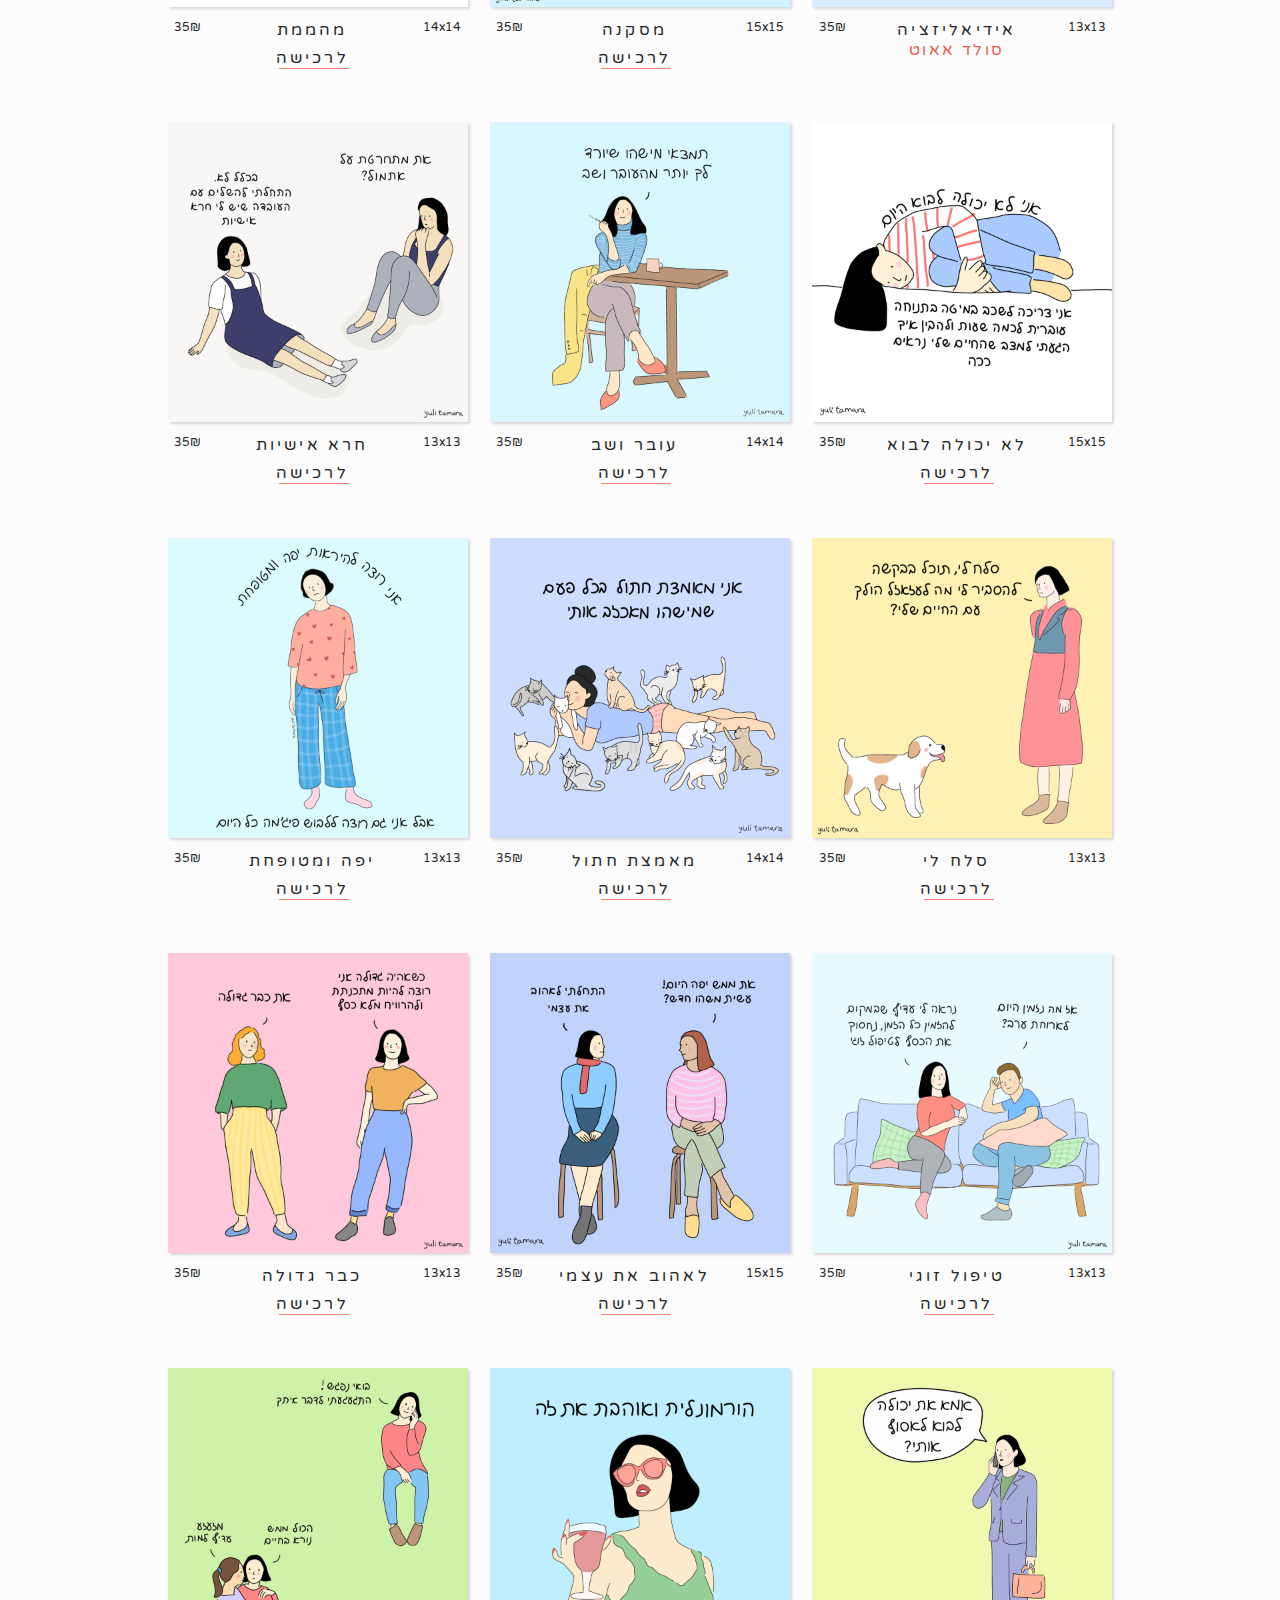
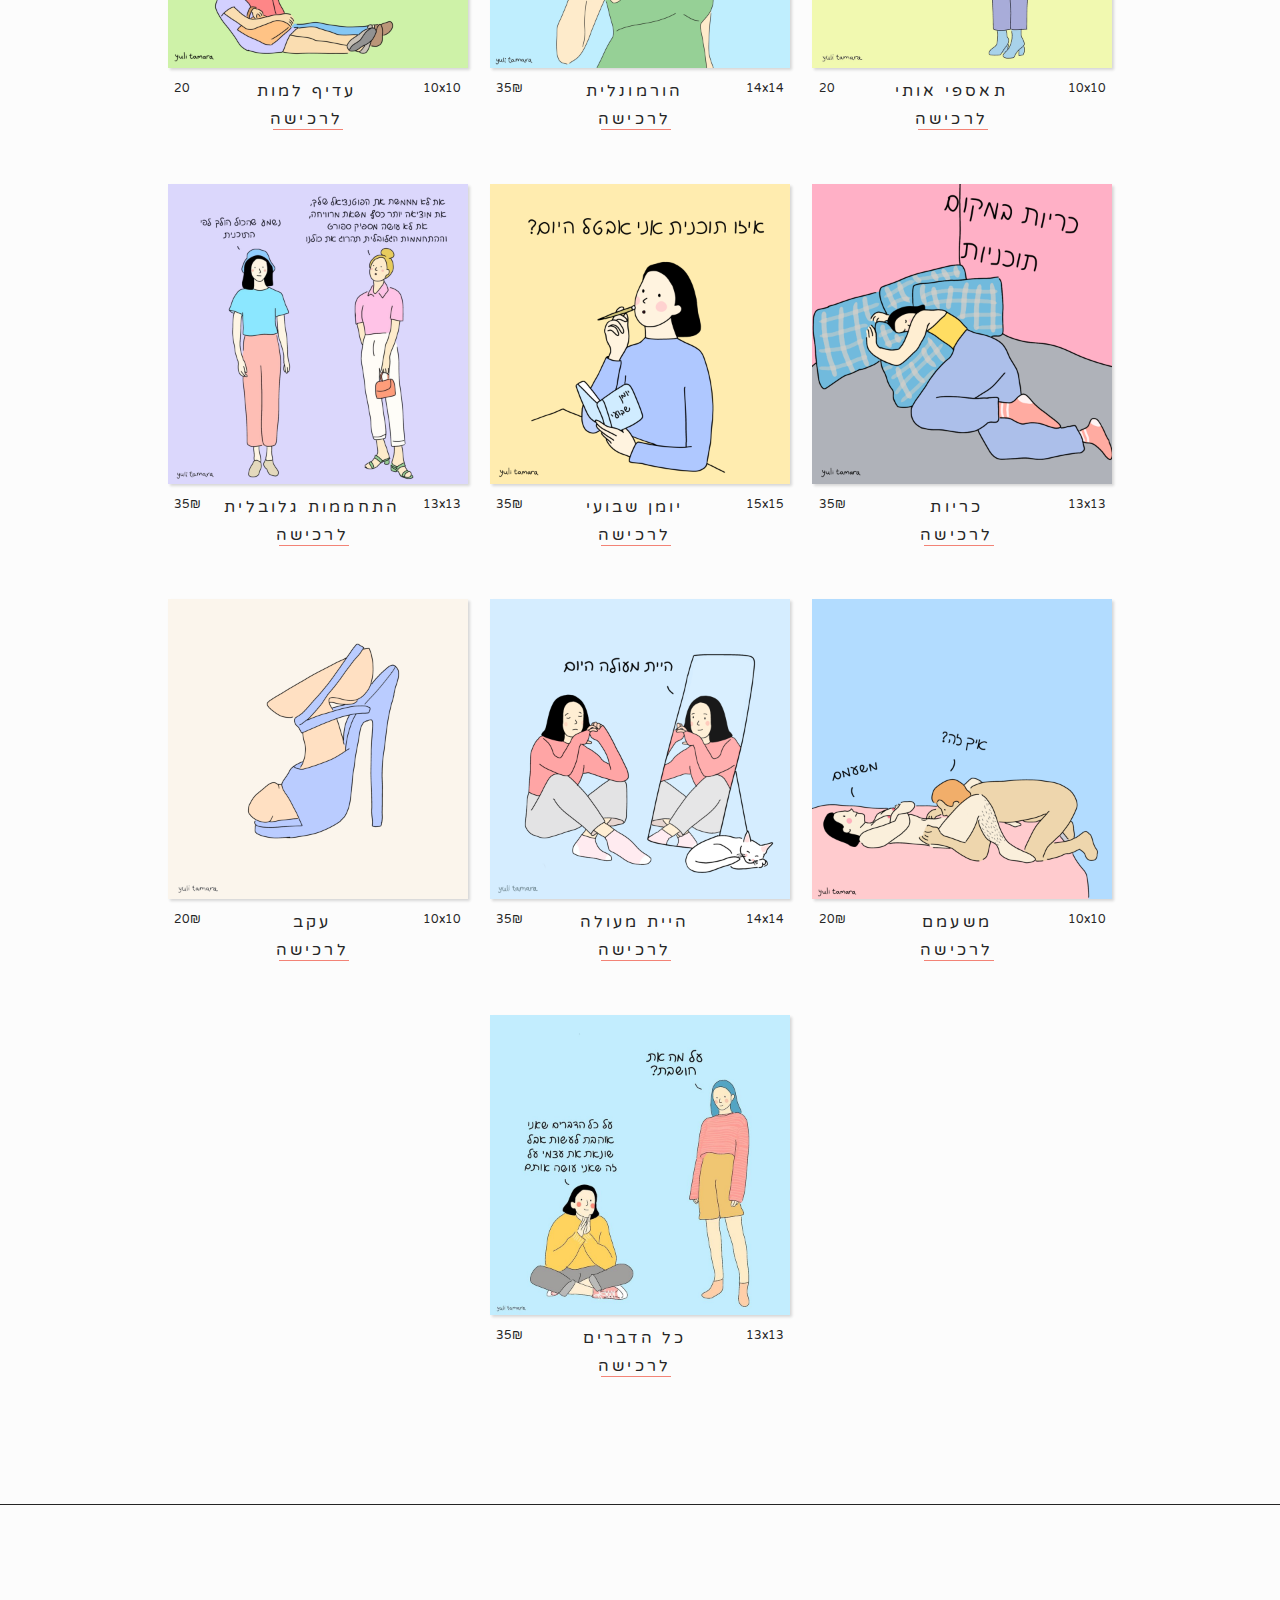
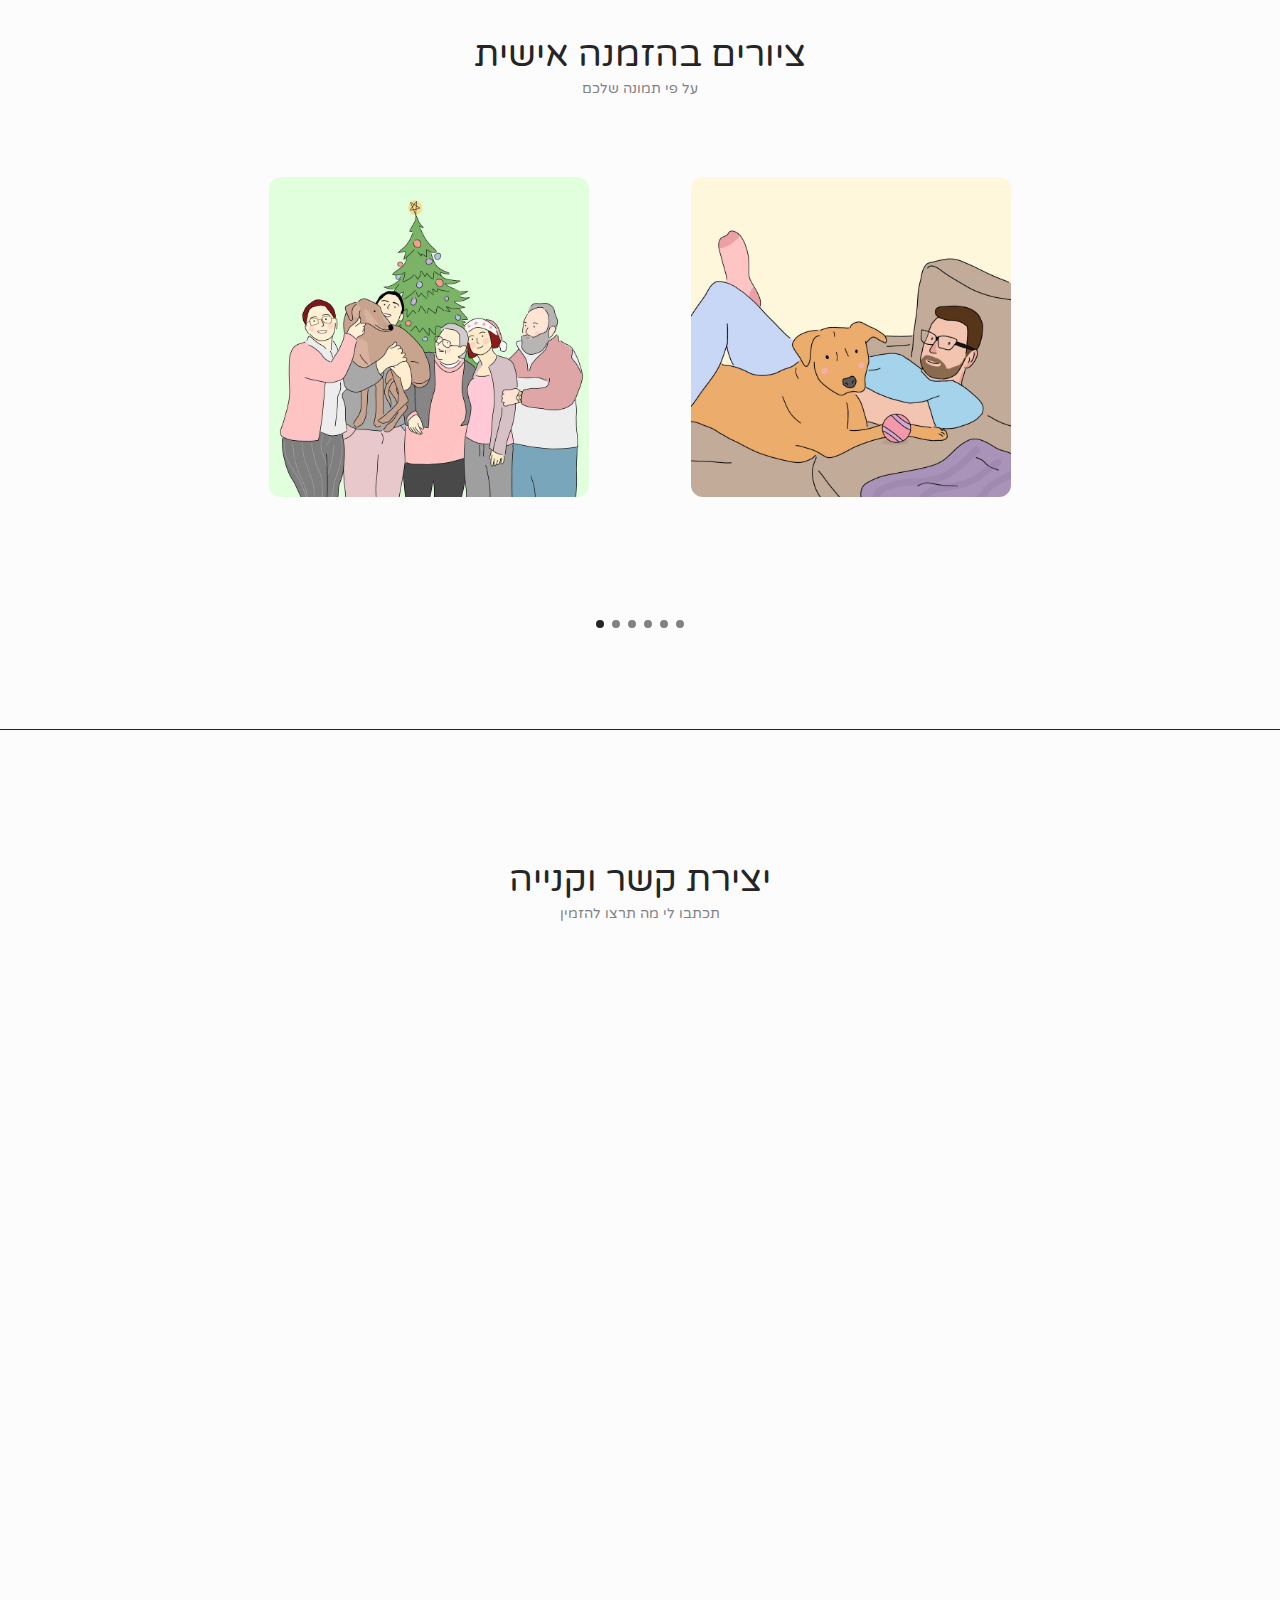
==== commit 4a57cbf9: "data imgs" ====
--- a/index.html
+++ b/index.html
@@ -28,30 +28,30 @@
             <div class="nav__menu" id="nav-menu">
                 <ul class="nav__list grid" dir="rtl">
                     <li class="nav__item">
-                        <a href="#gallery" class="nav__link active-link noSelect">
+                        <a href="#gallery" class="nav__link active-link no-select">
                             <i class="ri-quill-pen-fill"></i> ציורים למכירה
                         </a>
                     </li>
                     <li class="nav__item">
-                        <a href="#personal" class="nav__link noSelect">
+                        <a href="#personal" class="nav__link no-select">
                             <i class="ri-gift-line"></i> ציורים בהזמנה אישית
                         </a>
                     </li>
                     <li class="nav__item">
-                        <a href="#contact" class="nav__link noSelect">
+                        <a href="#contact" class="nav__link no-select">
                             <i class="ri-chat-3-line"></i> יצירת קשר וקנייה
                         </a>
                     </li>
                 </ul>
 
                 <!-- close button -->
-                <div class="nav__close noSelect" id="nav-close">
+                <div class="nav__close no-select" id="nav-close">
                     <i class="ri-close-line"></i>
                 </div>
 
             </div>
 
-            <div class="nav__buttons noSelect">
+            <div class="nav__buttons no-select">
                 <!-- Theme change button -->
                 <i class="ri-moon-line change-theme" id="theme-button"></i>
 
@@ -63,6 +63,7 @@
         </nav>
     </header>
 
+
     <!--==================== MAIN ====================-->
     <main class="main">
 
@@ -74,272 +75,25 @@
 
 
             <div class="filters">
-                <div class="filter prints active noSelect" data-filter="prints">הדפסים</div>
-                <div class="filter stickers noSelect" data-filter="stickers">מדבקות</div>
-                <div class="filter cards noSelect" data-filter="cards">גלויות</div>
+                <div class="filter prints active no-select" data-filter="prints">הדפסים</div>
+                <div class="filter stickers no-select" data-filter="stickers">מדבקות</div>
+                <div class="filter cards no-select" data-filter="cards">גלויות</div>
             </div>
 
             <div class="container section__border">
                 <div class="gallery__content" id="prints">
-                    <div class="gallery__content-item">
-                        <img src="/assets/img/900-5.png" alt="print" class="noSelect">
-                        <div class="img-title">
-                            <span class="size">20x20</span>
-                            <span class="name">
-                                <span class="painting-name">חיבוק ספה</span>
-                                <a href="https://wa.me/972542634686/?text=%D7%94%D7%99%D7%99%2C%20%D7%90%D7%A0%D7%99%20%D7%9E%D7%A2%D7%95%D7%A0%D7%99%D7%99%D7%A0%2F%D7%AA%20%D7%9C%D7%94%D7%96%D7%9E%D7%99%D7%9F%20%D7%9E%D7%9E%D7%9A%20%D7%A6%D7%99%D7%95%D7%A8."
-                                    target="_blank" class="img-btn noSelect">
-                                    לרכישה
-                                </a>
-                            </span>
-                            <span class="price">40₪</span>
-                        </div>
-                    </div>
-                    <div class="gallery__content-item">
-                        <img src="/assets/img/900-1.png" alt="print" class="noSelect">
-                        <div class="img-title">
-                            <span class="size">13x13</span>
-                            <span class="name">
-                                <span class="painting-name">חוויה טראומתית</span>
-                                <a href="https://wa.me/972542634686/?text=%D7%94%D7%99%D7%99%2C%20%D7%90%D7%A0%D7%99%20%D7%9E%D7%A2%D7%95%D7%A0%D7%99%D7%99%D7%A0%2F%D7%AA%20%D7%9C%D7%94%D7%96%D7%9E%D7%99%D7%9F%20%D7%9E%D7%9E%D7%9A%20%D7%A6%D7%99%D7%95%D7%A8."
-                                    target="_blank" class="img-btn noSelect">
-                                    לרכישה
-                                </a>
-                            </span>
-                            <span class="price">35₪</span>
-                        </div>
-                    </div>
-                    <div class="gallery__content-item">
-                        <img src="/assets/img/900-2.png" alt="print" class="noSelect">
-                        <div class="img-title">
-                            <span class="size">15x15</span>
-                            <span class="name">
-                                <span class="painting-name">ביישנית</span>
-                                <a href="https://wa.me/972542634686/?text=%D7%94%D7%99%D7%99%2C%20%D7%90%D7%A0%D7%99%20%D7%9E%D7%A2%D7%95%D7%A0%D7%99%D7%99%D7%A0%2F%D7%AA%20%D7%9C%D7%94%D7%96%D7%9E%D7%99%D7%9F%20%D7%9E%D7%9E%D7%9A%20%D7%A6%D7%99%D7%95%D7%A8."
-                                    target="_blank" class="img-btn noSelect">
-                                    לרכישה
-                                </a>
-                            </span>
-                            <span class="price">35₪</span>
-                        </div>
-                    </div>
-                    <div class="gallery__content-item">
-                        <img src="/assets/img/900-3.png" alt="print" class="noSelect">
-                        <div class="img-title">
-                            <span class="size">13x13</span>
-                            <span class="name">
-                                <span class="painting-name">בכיתי</span>
-                                <a href="https://wa.me/972542634686/?text=%D7%94%D7%99%D7%99%2C%20%D7%90%D7%A0%D7%99%20%D7%9E%D7%A2%D7%95%D7%A0%D7%99%D7%99%D7%A0%2F%D7%AA%20%D7%9C%D7%94%D7%96%D7%9E%D7%99%D7%9F%20%D7%9E%D7%9E%D7%9A%20%D7%A6%D7%99%D7%95%D7%A8."
-                                    target="_blank" class="img-btn noSelect">
-                                    לרכישה
-                                </a>
-                            </span>
-                            <span class="price">35₪</span>
-                        </div>
-                    </div>
-                    <div class="gallery__content-item">
-                        <img src="/assets/img/900-8.png" alt="print" class="noSelect">
-                        <div class="img-title">
-                            <span class="size">13x13</span>
-                            <span class="name">
-                                <span class="painting-name">אידיאליזציה</span>
-                                <!-- <a href="https://wa.me/972542634686/?text=%D7%94%D7%99%D7%99%2C%20%D7%90%D7%A0%D7%99%20%D7%9E%D7%A2%D7%95%D7%A0%D7%99%D7%99%D7%A0%2F%D7%AA%20%D7%9C%D7%94%D7%96%D7%9E%D7%99%D7%9F%20%D7%9E%D7%9E%D7%9A%20%D7%A6%D7%99%D7%95%D7%A8."
-                                    target="_blank" class="img-btn noSelect">
-                                    לרכישה
-                                </a> -->
-                                <span class="sold-out">סולד אאוט</span>
-                            </span>
-                            <span class="price">35₪</span>
-                        </div>
-                    </div>
-                    <div class="gallery__content-item">
-                        <img src="/assets/img/900-9.png" alt="print" class="noSelect">
-                        <div class="img-title">
-                            <span class="size">15x15</span>
-                            <span class="name">
-                                <span class="painting-name">מסקנה</span>
-                                <a href="https://wa.me/972542634686/?text=%D7%94%D7%99%D7%99%2C%20%D7%90%D7%A0%D7%99%20%D7%9E%D7%A2%D7%95%D7%A0%D7%99%D7%99%D7%A0%2F%D7%AA%20%D7%9C%D7%94%D7%96%D7%9E%D7%99%D7%9F%20%D7%9E%D7%9E%D7%9A%20%D7%A6%D7%99%D7%95%D7%A8."
-                                    target="_blank" class="img-btn noSelect">
-                                    לרכישה
-                                </a>
-                            </span>
-                            <span class="price">35₪</span>
-                        </div>
-                    </div>
-                    <div class="gallery__content-item">
-                        <img src="/assets/img/900-4.png" alt="print" class="noSelect">
-                        <div class="img-title">
-                            <span class="size">14x14</span>
-                            <span class="name">
-                                <span class="painting-name">מהממת</span>
-                                <a href="https://wa.me/972542634686/?text=%D7%94%D7%99%D7%99%2C%20%D7%90%D7%A0%D7%99%20%D7%9E%D7%A2%D7%95%D7%A0%D7%99%D7%99%D7%A0%2F%D7%AA%20%D7%9C%D7%94%D7%96%D7%9E%D7%99%D7%9F%20%D7%9E%D7%9E%D7%9A%20%D7%A6%D7%99%D7%95%D7%A8."
-                                    target="_blank" class="img-btn noSelect">
-                                    לרכישה
-                                </a>
-                            </span>
-                            <span class="price">35₪</span>
-                        </div>
-                    </div>
-
-                    <div class="gallery__content-item">
-                        <img src="/assets/img/900-6.png" alt="print" class="noSelect">
-                        <div class="img-title">
-                            <span class="size">15x15</span>
-                            <span class="name">
-                                <span class="painting-name">SAD NOT LAZY</span>
-                                <a href="https://wa.me/972542634686/?text=%D7%94%D7%99%D7%99%2C%20%D7%90%D7%A0%D7%99%20%D7%9E%D7%A2%D7%95%D7%A0%D7%99%D7%99%D7%A0%2F%D7%AA%20%D7%9C%D7%94%D7%96%D7%9E%D7%99%D7%9F%20%D7%9E%D7%9E%D7%9A%20%D7%A6%D7%99%D7%95%D7%A8."
-                                    target="_blank" class="img-btn noSelect">
-                                    לרכישה
-                                </a>
-                            </span>
-                            <span class="price">35₪</span>
-                        </div>
-                    </div>
                 </div>
                 <div class="gallery__content" id="stickers">
-                    <div class="gallery__content-item">
-                        <img src="/assets/img/sticker-900-1.png" alt="print" class="noSelect">
-                        <div class="img-title">
-                            <span class="size">10x10</span>
-                            <span class="name">
-                                <span class="painting-name">לא אכפת</span>
-                                <a href="https://wa.me/972542634686/?text=%D7%94%D7%99%D7%99%2C%20%D7%90%D7%A0%D7%99%20%D7%9E%D7%A2%D7%95%D7%A0%D7%99%D7%99%D7%A0%2F%D7%AA%20%D7%9C%D7%94%D7%96%D7%9E%D7%99%D7%9F%20%D7%9E%D7%9E%D7%9A%20%D7%A6%D7%99%D7%95%D7%A8."
-                                    target="_blank" class="img-btn noSelect">
-                                    לרכישה
-                                </a>
-                            </span>
-                            <span class="price">15₪</span>
-                        </div>
-                    </div>
-                    <div class="gallery__content-item">
-                        <img src="/assets/img/sticker-900-2.png" alt="print" class="noSelect">
-                        <div class="img-title">
-                            <span class="size">10x10</span>
-                            <span class="name">
-                                <span class="painting-name">חסר משמעות</span>
-                                <a href="https://wa.me/972542634686/?text=%D7%94%D7%99%D7%99%2C%20%D7%90%D7%A0%D7%99%20%D7%9E%D7%A2%D7%95%D7%A0%D7%99%D7%99%D7%A0%2F%D7%AA%20%D7%9C%D7%94%D7%96%D7%9E%D7%99%D7%9F%20%D7%9E%D7%9E%D7%9A%20%D7%A6%D7%99%D7%95%D7%A8."
-                                    target="_blank" class="img-btn noSelect">
-                                    לרכישה
-                                </a>
-                            </span>
-                            <span class="price">15₪</span>
-                        </div>
-                    </div>
-
-                    <div class="gallery__content-item">
-                        <img src="/assets/img/sticker-900-7.png" alt="print" class="noSelect">
-                        <div class="img-title">
-                            <span class="size">7x7</span>
-                            <span class="name">
-                                <span class="painting-name">סוף סוף נפרדתם</span>
-                                <a href="https://wa.me/972542634686/?text=%D7%94%D7%99%D7%99%2C%20%D7%90%D7%A0%D7%99%20%D7%9E%D7%A2%D7%95%D7%A0%D7%99%D7%99%D7%A0%2F%D7%AA%20%D7%9C%D7%94%D7%96%D7%9E%D7%99%D7%9F%20%D7%9E%D7%9E%D7%9A%20%D7%A6%D7%99%D7%95%D7%A8."
-                                    target="_blank" class="img-btn noSelect">
-                                    לרכישה
-                                </a>
-                            </span>
-                            <span class="price">5₪</span>
-                        </div>
-                    </div>
-
-                    <div class="gallery__content-item">
-                        <img src="/assets/img/sticker-900-8.png" alt="print" class="noSelect">
-                        <div class="img-title">
-                            <span class="size">7x7</span>
-                            <span class="name">
-                                <span class="painting-name">הדברים הרעים</span>
-                                <a href="https://wa.me/972542634686/?text=%D7%94%D7%99%D7%99%2C%20%D7%90%D7%A0%D7%99%20%D7%9E%D7%A2%D7%95%D7%A0%D7%99%D7%99%D7%A0%2F%D7%AA%20%D7%9C%D7%94%D7%96%D7%9E%D7%99%D7%9F%20%D7%9E%D7%9E%D7%9A%20%D7%A6%D7%99%D7%95%D7%A8."
-                                    target="_blank" class="img-btn noSelect">
-                                    לרכישה
-                                </a>
-                            </span>
-                            <span class="price">5₪</span>
-                        </div>
-                    </div>
-
-                    <div class="gallery__content-item">
-                        <img src="/assets/img/sticker-900-3.png" alt="print" class="noSelect">
-                        <div class="img-title">
-                            <span class="size">7x7</span>
-                            <span class="name">
-                                <span class="painting-name">קראש</span>
-                                <a href="https://wa.me/972542634686/?text=%D7%94%D7%99%D7%99%2C%20%D7%90%D7%A0%D7%99%20%D7%9E%D7%A2%D7%95%D7%A0%D7%99%D7%99%D7%A0%2F%D7%AA%20%D7%9C%D7%94%D7%96%D7%9E%D7%99%D7%9F%20%D7%9E%D7%9E%D7%9A%20%D7%A6%D7%99%D7%95%D7%A8."
-                                    target="_blank" class="img-btn noSelect">
-                                    לרכישה
-                                </a>
-                            </span>
-                            <span class="price">5₪</span>
-                        </div>
-                    </div>
-
-                    <div class="gallery__content-item">
-                        <img src="/assets/img/sticker-900-5.png" alt="print" class="noSelect">
-                        <div class="img-title">
-                            <span class="size">7x7</span>
-                            <span class="name">
-                                <span class="painting-name">אם הוא דוש</span>
-                                <a href="https://wa.me/972542634686/?text=%D7%94%D7%99%D7%99%2C%20%D7%90%D7%A0%D7%99%20%D7%9E%D7%A2%D7%95%D7%A0%D7%99%D7%99%D7%A0%2F%D7%AA%20%D7%9C%D7%94%D7%96%D7%9E%D7%99%D7%9F%20%D7%9E%D7%9E%D7%9A%20%D7%A6%D7%99%D7%95%D7%A8."
-                                    target="_blank" class="img-btn noSelect">
-                                    לרכישה
-                                </a>
-                            </span>
-                            <span class="price">5₪</span>
-                        </div>
-                    </div>
-
-
-                    <div class="gallery__content-item">
-                        <img src="/assets/img/sticker-900-9.png" alt="print" class="noSelect">
-                        <div class="img-title">
-                            <span class="size">7x7</span>
-                            <span class="name">
-                                <span class="painting-name">מחזור קל</span>
-                                <a href="https://wa.me/972542634686/?text=%D7%94%D7%99%D7%99%2C%20%D7%90%D7%A0%D7%99%20%D7%9E%D7%A2%D7%95%D7%A0%D7%99%D7%99%D7%A0%2F%D7%AA%20%D7%9C%D7%94%D7%96%D7%9E%D7%99%D7%9F%20%D7%9E%D7%9E%D7%9A%20%D7%A6%D7%99%D7%95%D7%A8."
-                                    target="_blank" class="img-btn noSelect">
-                                    לרכישה
-                                </a>
-                            </span>
-                            <span class="price">5₪</span>
-                        </div>
-                    </div>
-
-                    <div class="gallery__content-item">
-                        <img src="/assets/img/sticker-900-4.png" alt="print" class="noSelect">
-                        <div class="img-title">
-                            <span class="size">7x7</span>
-                            <span class="name">
-                                <span class="painting-name">שיעוף ממך</span>
-                                <a href="https://wa.me/972542634686/?text=%D7%94%D7%99%D7%99%2C%20%D7%90%D7%A0%D7%99%20%D7%9E%D7%A2%D7%95%D7%A0%D7%99%D7%99%D7%A0%2F%D7%AA%20%D7%9C%D7%94%D7%96%D7%9E%D7%99%D7%9F%20%D7%9E%D7%9E%D7%9A%20%D7%A6%D7%99%D7%95%D7%A8."
-                                    target="_blank" class="img-btn noSelect">
-                                    לרכישה
-                                </a>
-                            </span>
-                            <span class="price">5₪</span>
-                        </div>
-                    </div>
                 </div>
                 <div class="gallery__content" id="cards">
-                    <div class="gallery__content-item">
-                        <img src="/assets/img/card-1.png" alt="print" class="noSelect">
-                        <div class="img-title">
-                            <span class="size">10x10</span>
-                            <span class="name">
-                                <span class="painting-name">דיקפיק</span>
-                                <a href="https://wa.me/972542634686/?text=%D7%94%D7%99%D7%99%2C%20%D7%90%D7%A0%D7%99%20%D7%9E%D7%A2%D7%95%D7%A0%D7%99%D7%99%D7%A0%2F%D7%AA%20%D7%9C%D7%94%D7%96%D7%9E%D7%99%D7%9F%20%D7%9E%D7%9E%D7%9A%20%D7%A6%D7%99%D7%95%D7%A8."
-                                    target="_blank" class="img-btn noSelect">
-                                    לרכישה
-                                </a>
-                            </span>
-                            <span class="price">25₪</span>
-                        </div>
-                    </div>
-                </div>
-
+                </div>
+            </div>
+            <div class="popup" id="popup">
+                <img id="popup-image" src="" alt="">
+                <span class="close-popup" id="close-popup">&times;</span>
             </div>
         </section>
-        <div class="popup" id="popup">
-            <img id="popup-image" src="" alt="">
-            <span class="close-popup" id="close-popup">&times;</span>
-        </div>
+
         <!--==================== PROJECTS ====================-->
         <section class="projects section" id="personal" dir="ltr">
             <h2 class="section__title">ציורים בהזמנה אישית</h2>
@@ -368,10 +122,10 @@
                         </div>
                     </div>
 
-                    <div class="swiper-button-next noSelect">
+                    <div class="swiper-button-next no-select">
                         <i class="ri-arrow-right-s-line"></i>
                     </div>
-                    <div class="swiper-button-prev noSelect">
+                    <div class="swiper-button-prev no-select">
                         <i class="ri-arrow-left-s-line"></i>
                     </div>
 
@@ -415,12 +169,12 @@
 
                         <ul class="contact__social">
                             <a href="https://www.facebook.com/leaveyulialone" target="_blank"
-                                class="contact__social-link noSelect">
+                                class="contact__social-link no-select">
                                 <i class="ri-facebook-box-line"></i>
                             </a>
 
                             <a href="https://www.instagram.com/leave_yuli_alone/" target="_blank"
-                                class="contact__social-link noSelect">
+                                class="contact__social-link no-select">
                                 <i class="ri-instagram-line"></i>
                             </a>
                         </ul>
@@ -451,7 +205,7 @@
 
                         <p class="contact__error" id="contact-error"></p>
 
-                        <button type="submit" class="contact__button noSelect">
+                        <button type="submit" class="contact__button no-select">
                             שליחה <i class="ri-arrow-left-up-line"></i>
                         </button>
                     </form>
@@ -477,13 +231,13 @@
             </ul> -->
 
             <ul class="footer__social">
-                <a href="https://www.facebook.com/leaveyulialone" target="_blank" class="footer__social-link noSelect">
+                <a href="https://www.facebook.com/leaveyulialone" target="_blank" class="footer__social-link no-select">
                     <i class="ri-facebook-box-line"></i>
                 </a>
 
 
                 <a href="https://www.instagram.com/leave_yuli_alone/" target="_blank"
-                    class="footer__social-link noSelect">
+                    class="footer__social-link no-select">
                     <i class="ri-instagram-line"></i>
                 </a>
             </ul>
@@ -496,7 +250,7 @@
 
 
     <!--========== SCROLL UP ==========-->
-    <a href="#" class="scrollup noSelect" id="scroll-up">
+    <a href="#" class="scrollup no-select" id="scroll-up">
         <i class="ri-arrow-up-line"></i>
     </a>
 
--- a/assets/css/styles.css
+++ b/assets/css/styles.css
@@ -96,7 +96,7 @@
   font-family: var(--body-font);
 }
 
-.noSelect {
+.no-select {
   -webkit-tap-highlight-color: transparent;
   -webkit-touch-callout: none;
   -webkit-user-select: none;
@@ -105,7 +105,7 @@
   -ms-user-select: none;
   user-select: none;
 }
-.noSelect:focus {
+.no-select:focus {
   outline: none !important;
 }
 
@@ -132,7 +132,7 @@
   --title-color: hsl(207, 4%, 95%);
   --text-color: hsl(207, 4%, 65%);
   --text-color-light: hsl(290, 4%, 73%);
-  --body-color: hsl(207, 4%, 10%);
+  --body-color: #2c2c2c;
   --container-color: hsl(207, 4%, 12%);
 }
 
@@ -1040,7 +1040,12 @@
   left: 50%;
   transform: translate(-50%, -50%);
 }
-
+@media screen and (min-width: 1200px) {
+  .popup img {
+    max-width: 75%;
+    max-height: 75%;
+  }
+}
 .close-popup {
   position: absolute;
   top: 20px;
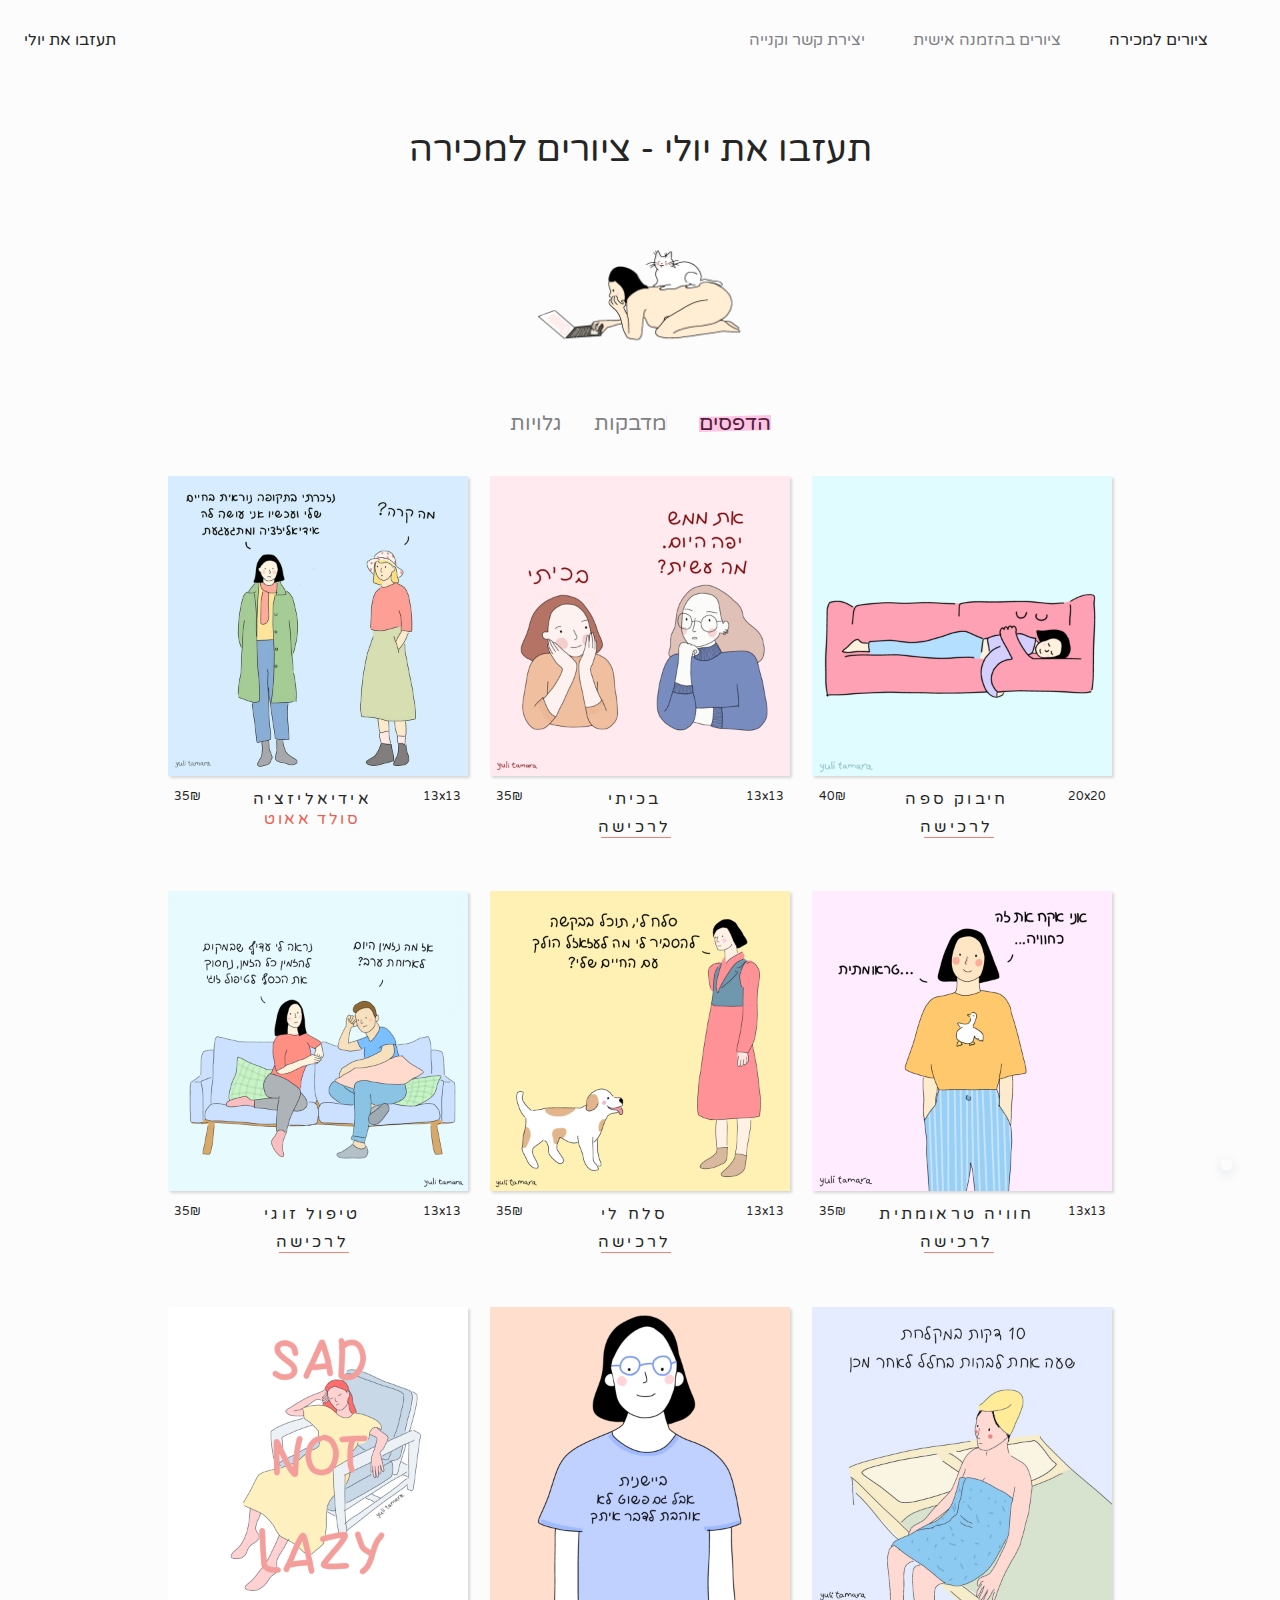
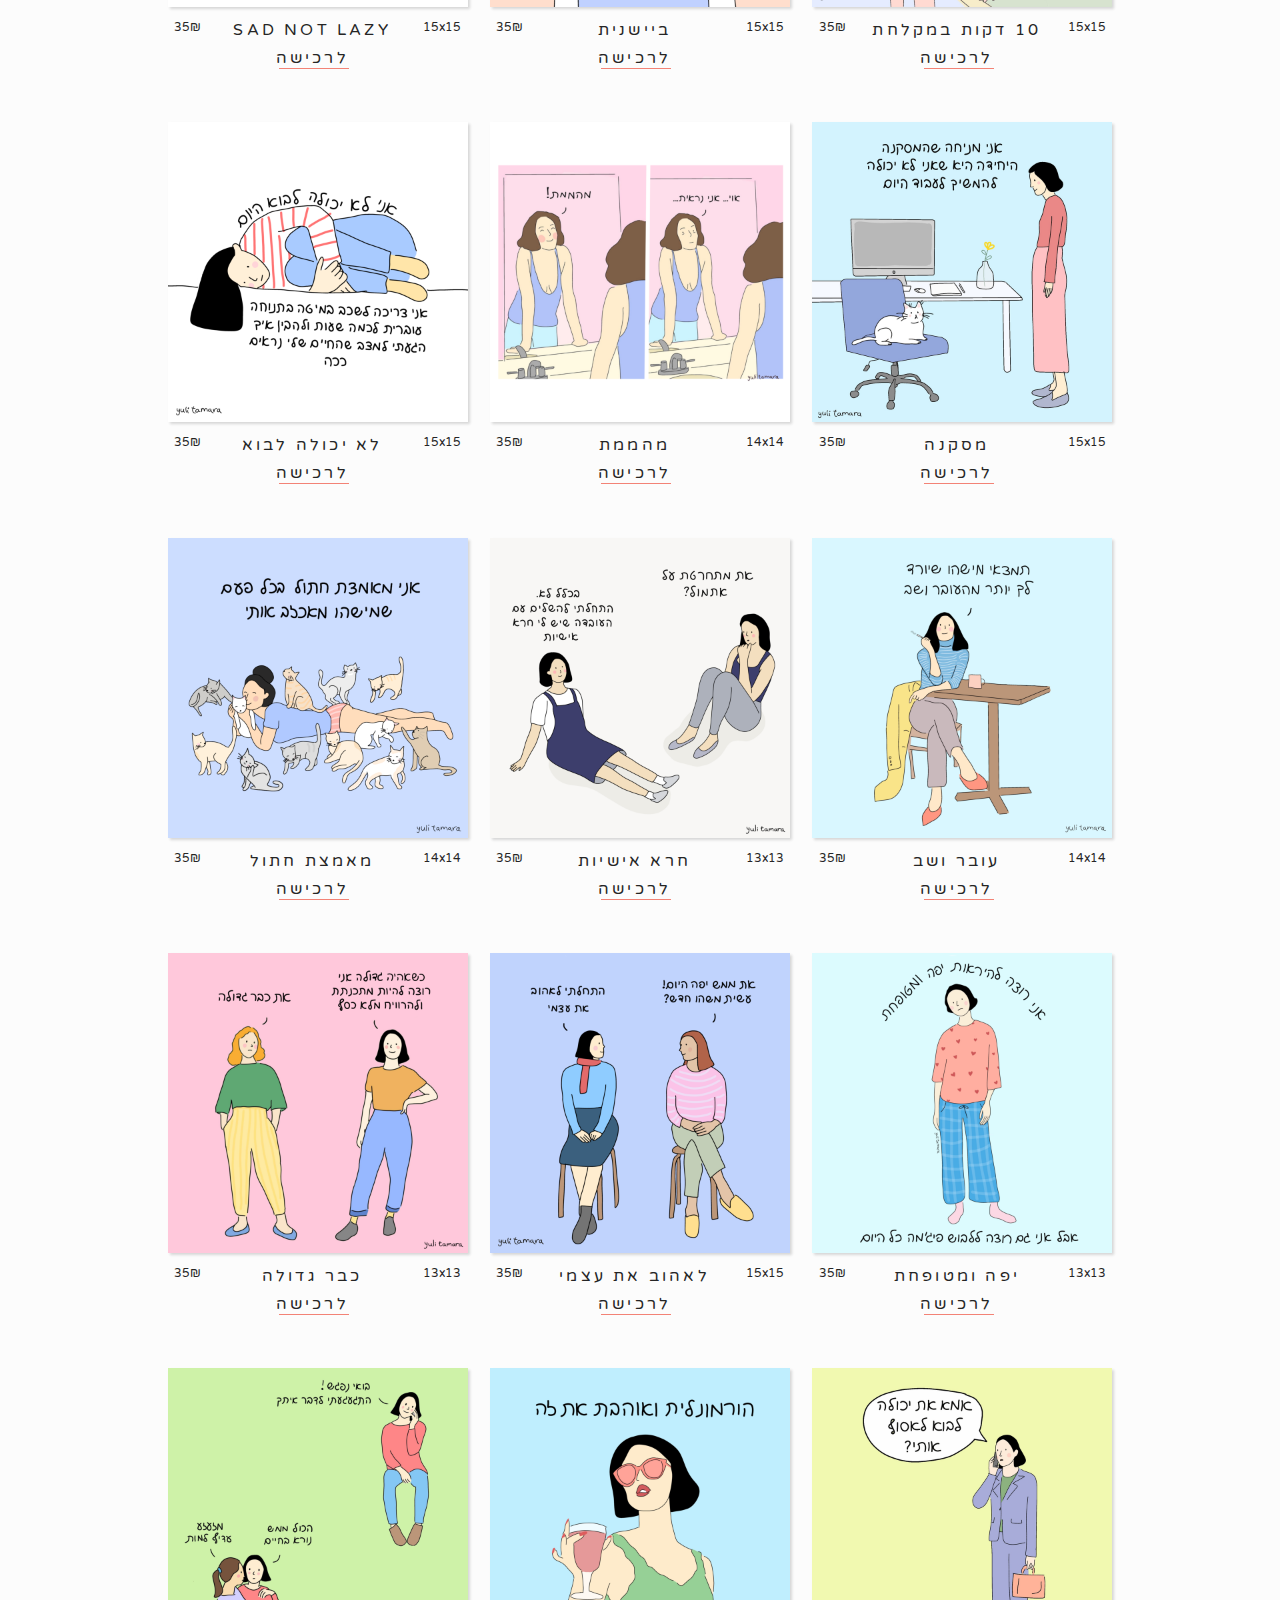
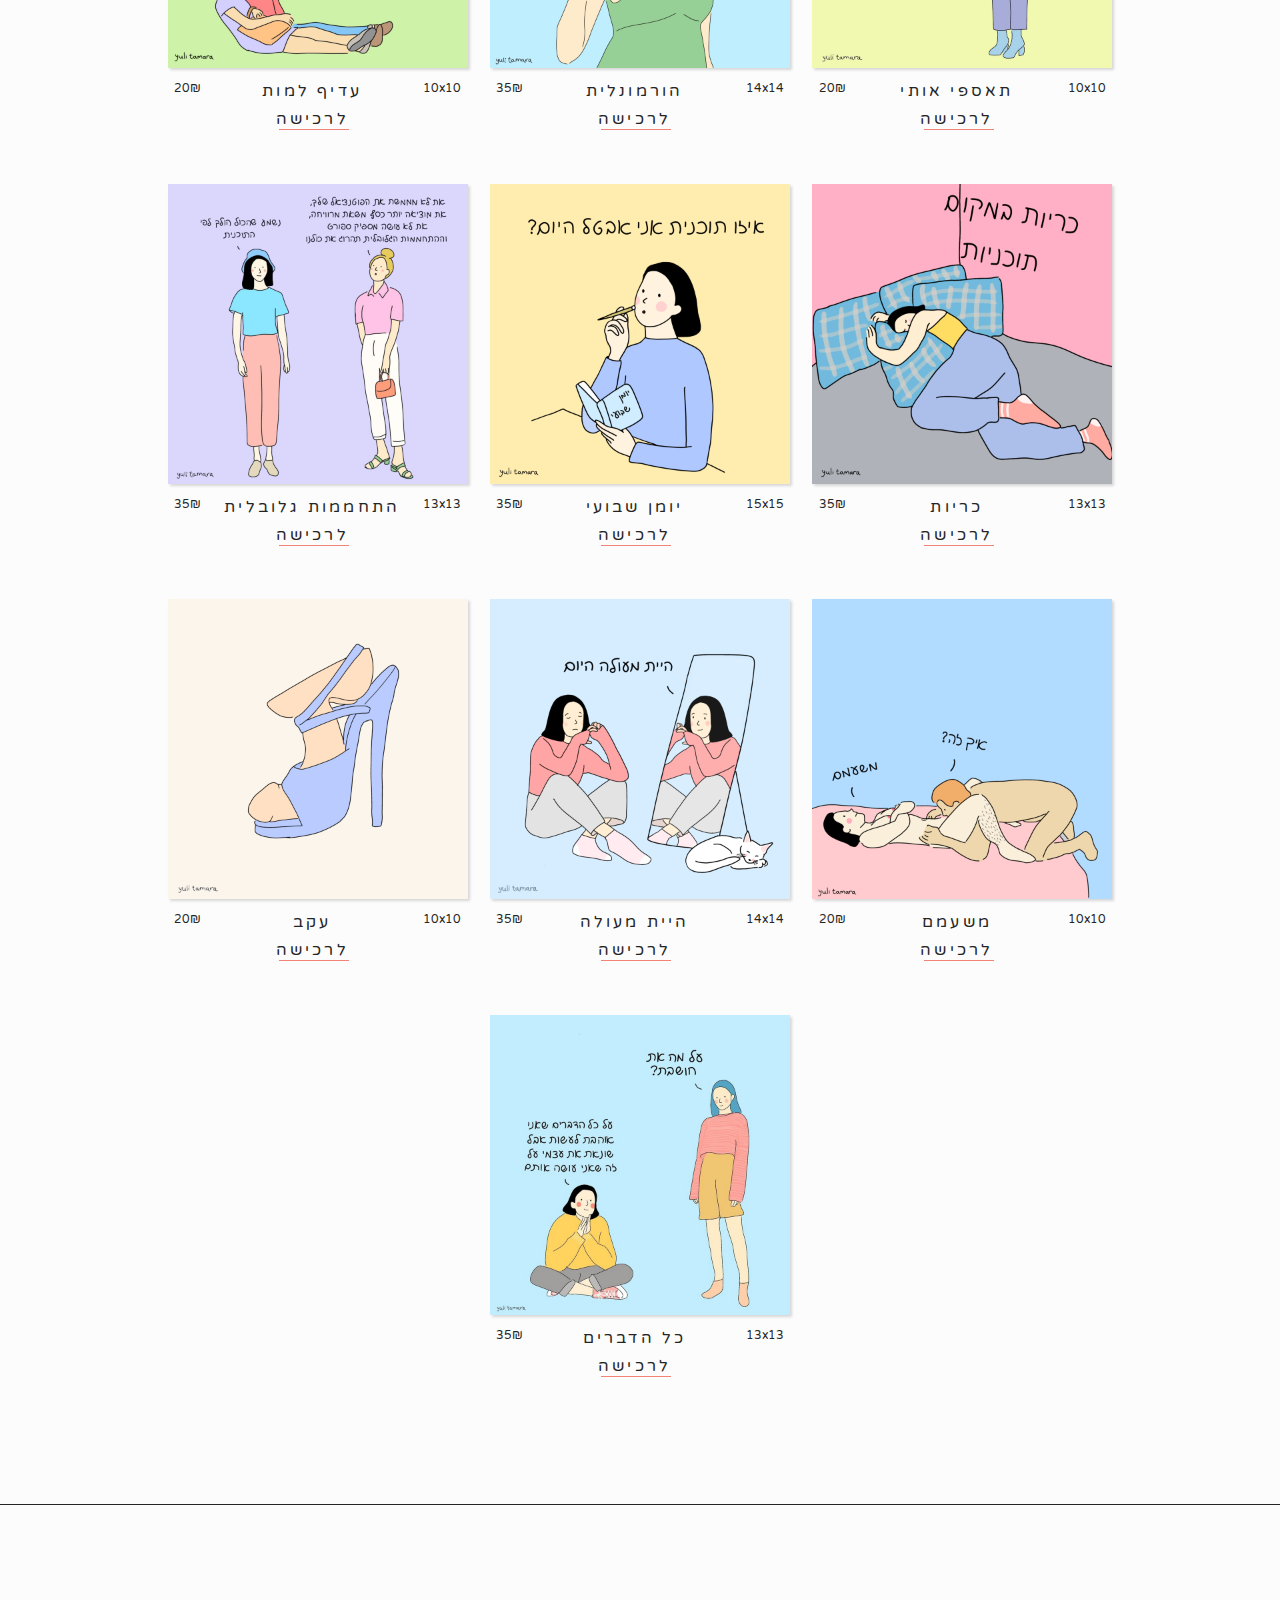
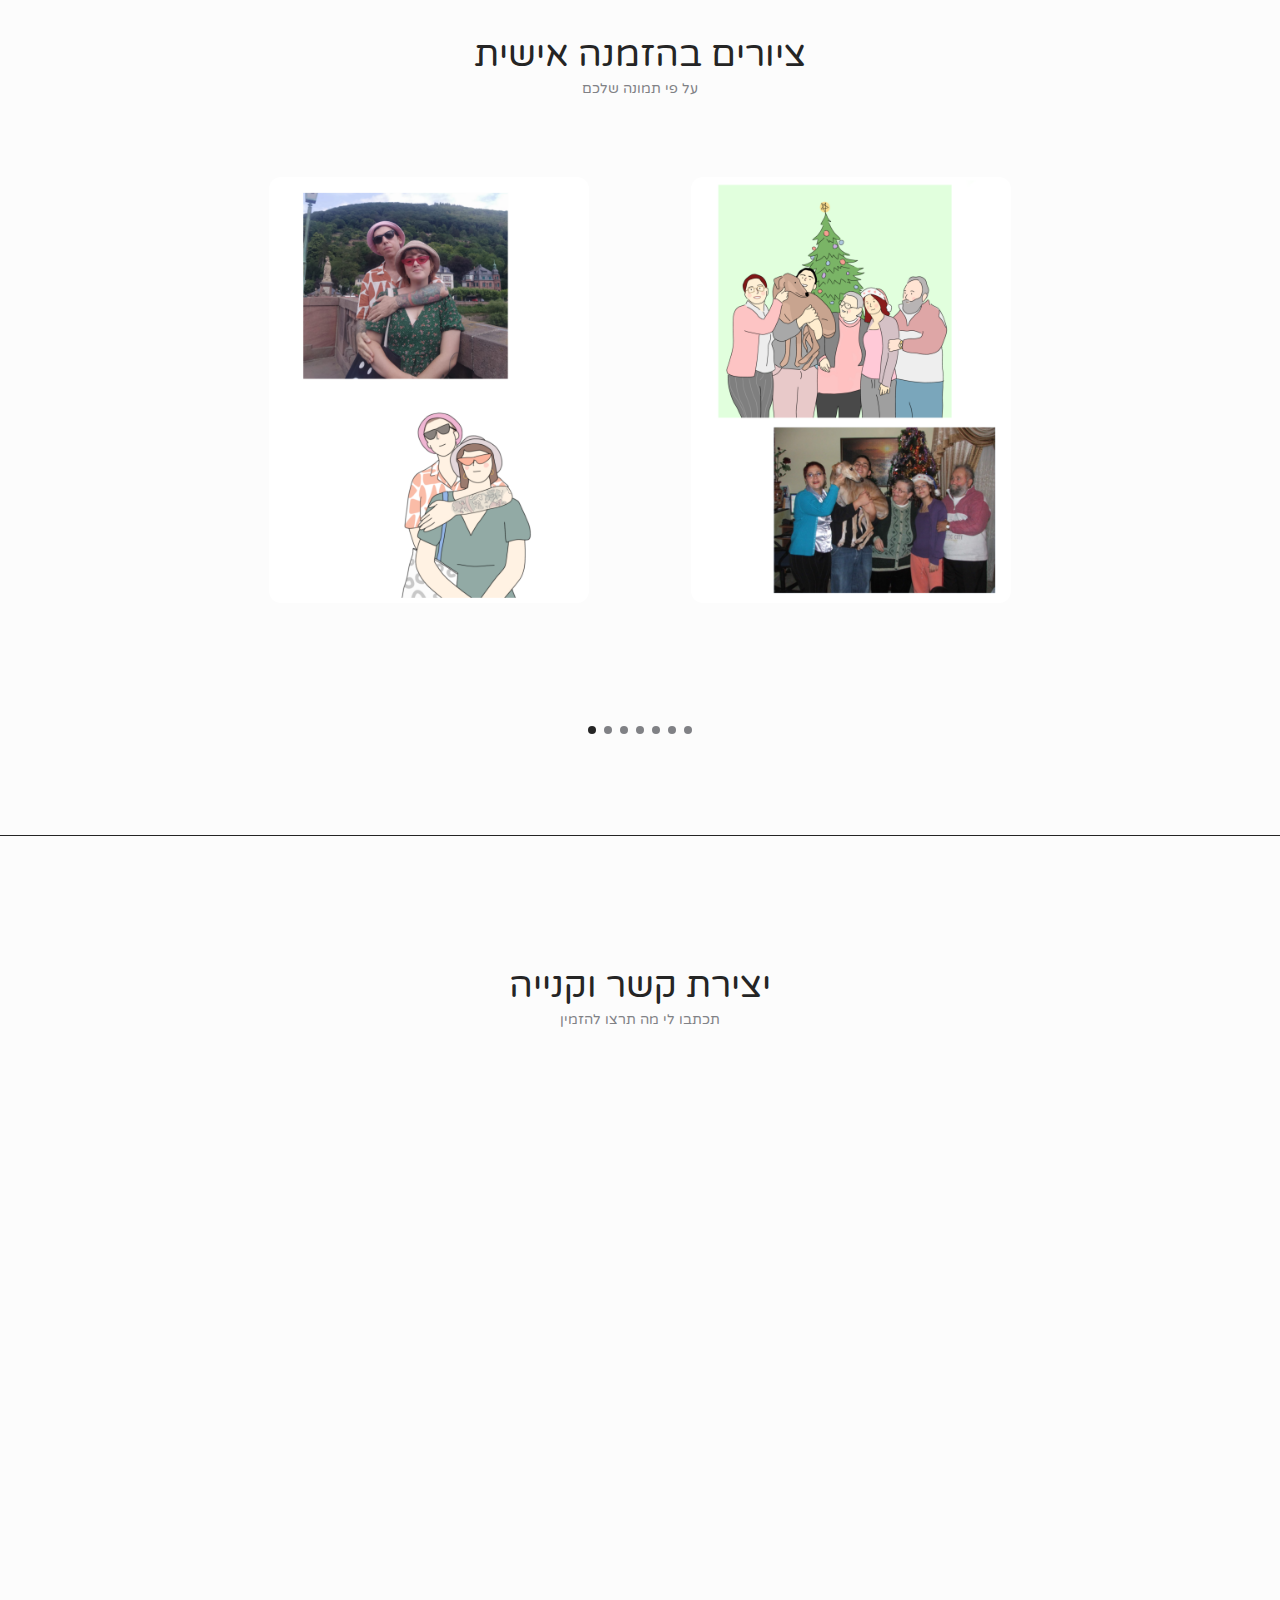
==== commit ca758433: "personal new" ====
--- a/index.html
+++ b/index.html
@@ -103,22 +103,25 @@
                 <div class="projects__container swiper">
                     <div class="swiper-wrapper">
                         <div class="projects__content swiper-slide">
-                            <img src="assets/img/personal-900-0.png" alt="project image" class="projects__img" />
-                        </div>
-                        <div class="projects__content swiper-slide">
-                            <img src="assets/img/personal-900-1.png" alt="project image" class="projects__img" />
-                        </div>
-                        <div class="projects__content swiper-slide">
-                            <img src="assets/img/personal-900-5.png" alt="project image" class="projects__img" />
-                        </div>
-                        <div class="projects__content swiper-slide">
-                            <img src="assets/img/personal-900-3.png" alt="project image" class="projects__img" />
-                        </div>
-                        <div class="projects__content swiper-slide">
-                            <img src="assets/img/personal-900-4.png" alt="project image" class="projects__img" />
-                        </div>
-                        <div class="projects__content swiper-slide">
-                            <img src="assets/img/personal-900-6.png" alt="project image" class="projects__img" />
+                            <img src="assets/img/personal-100.png" alt="project image" class="projects__img" />
+                        </div>
+                        <div class="projects__content swiper-slide">
+                            <img src="assets/img/personal-101.png" alt="project image" class="projects__img" />
+                        </div>
+                        <div class="projects__content swiper-slide">
+                            <img src="assets/img/personal-102.png" alt="project image" class="projects__img" />
+                        </div>
+                        <div class="projects__content swiper-slide">
+                            <img src="assets/img/personal-103.png" alt="project image" class="projects__img" />
+                        </div>
+                        <div class="projects__content swiper-slide">
+                            <img src="assets/img/personal-104.png" alt="project image" class="projects__img" />
+                        </div>
+                        <div class="projects__content swiper-slide">
+                            <img src="assets/img/personal-105.png" alt="project image" class="projects__img" />
+                        </div>
+                        <div class="projects__content swiper-slide">
+                            <img src="assets/img/personal-106.png" alt="project image" class="projects__img" />
                         </div>
                     </div>
 
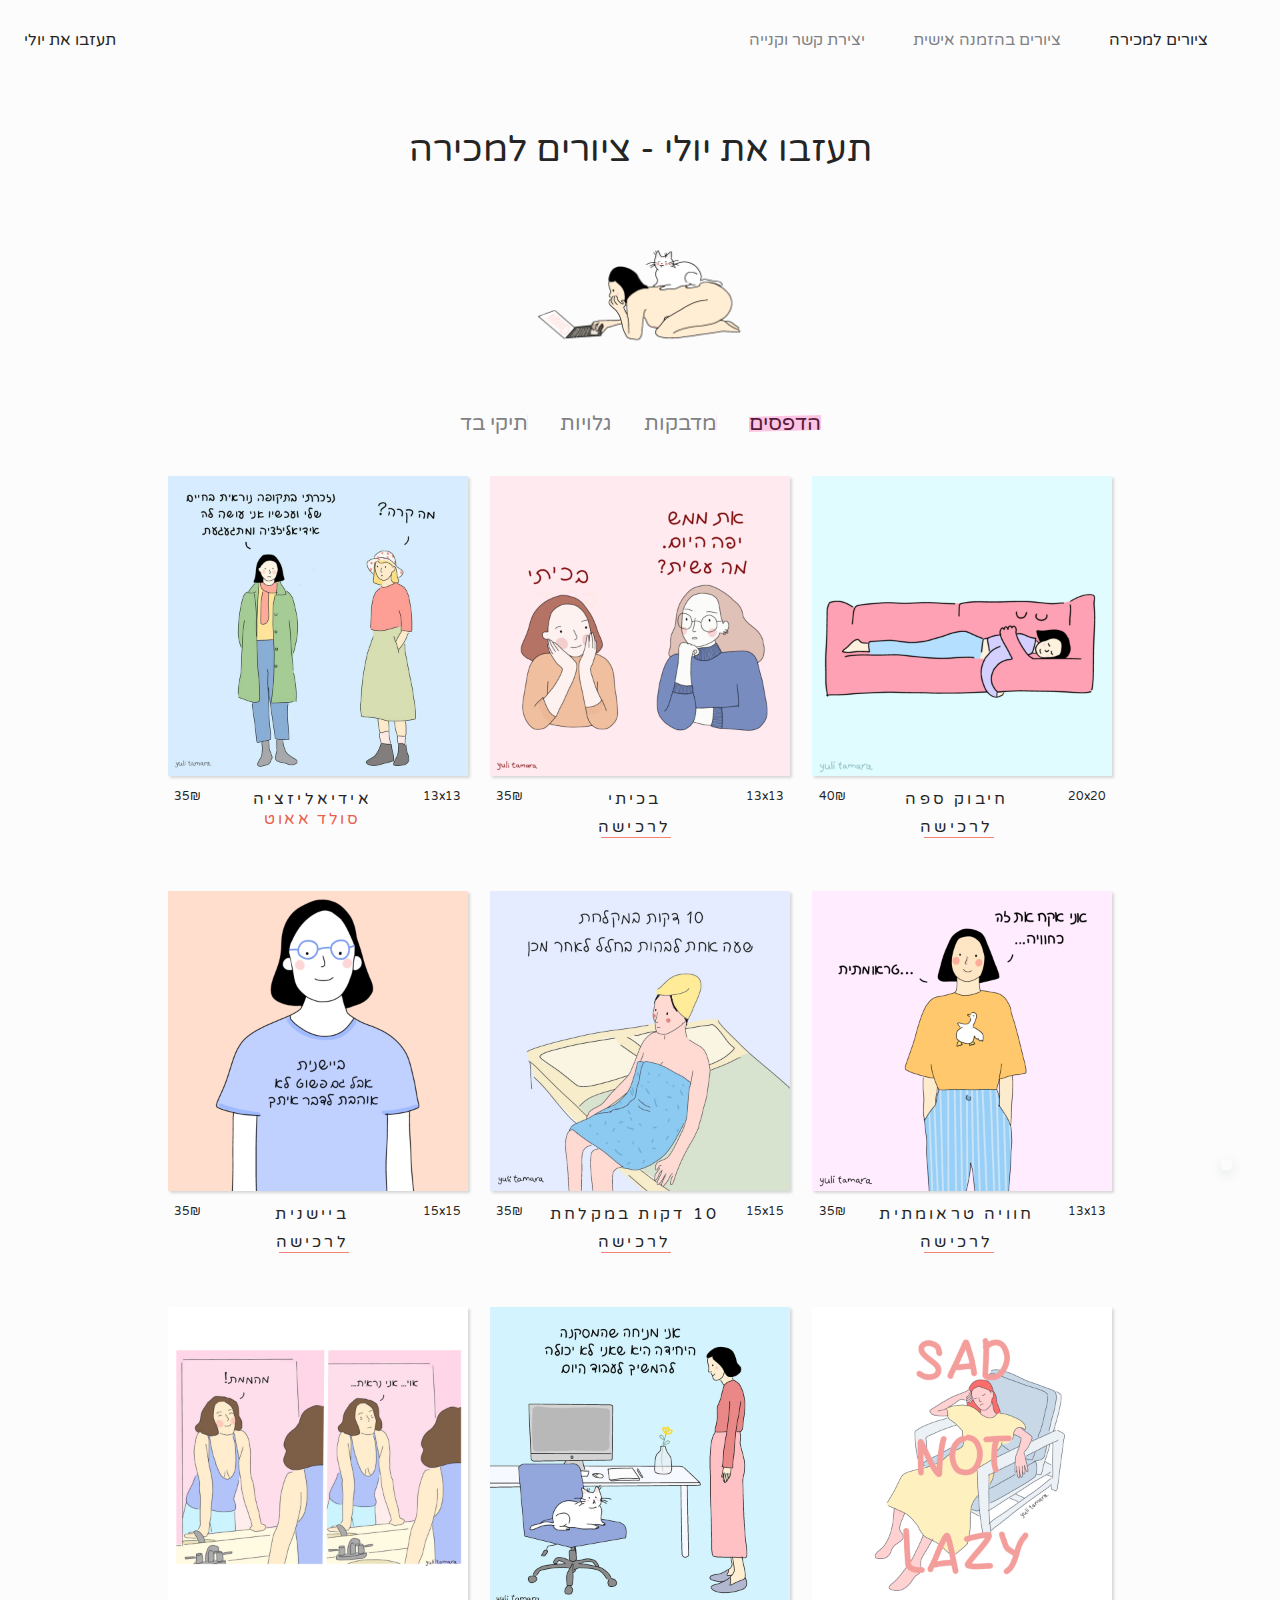
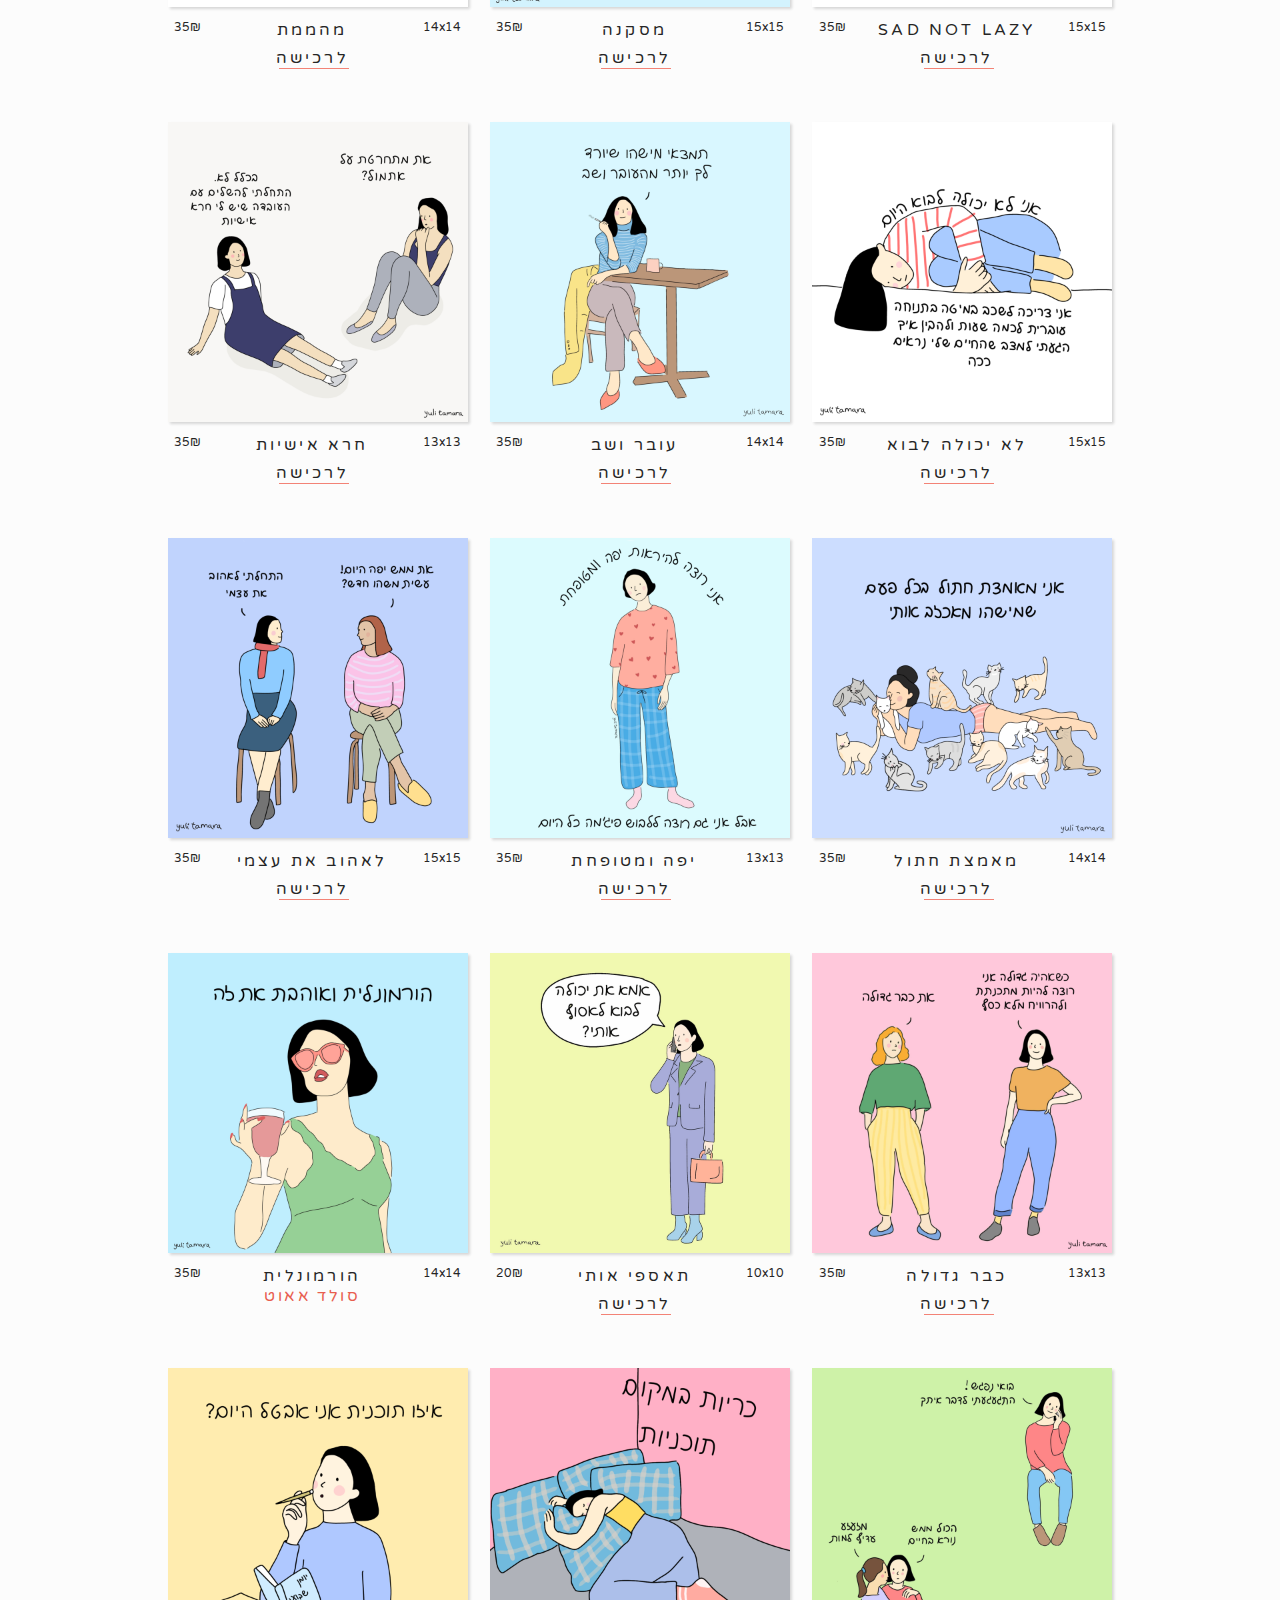
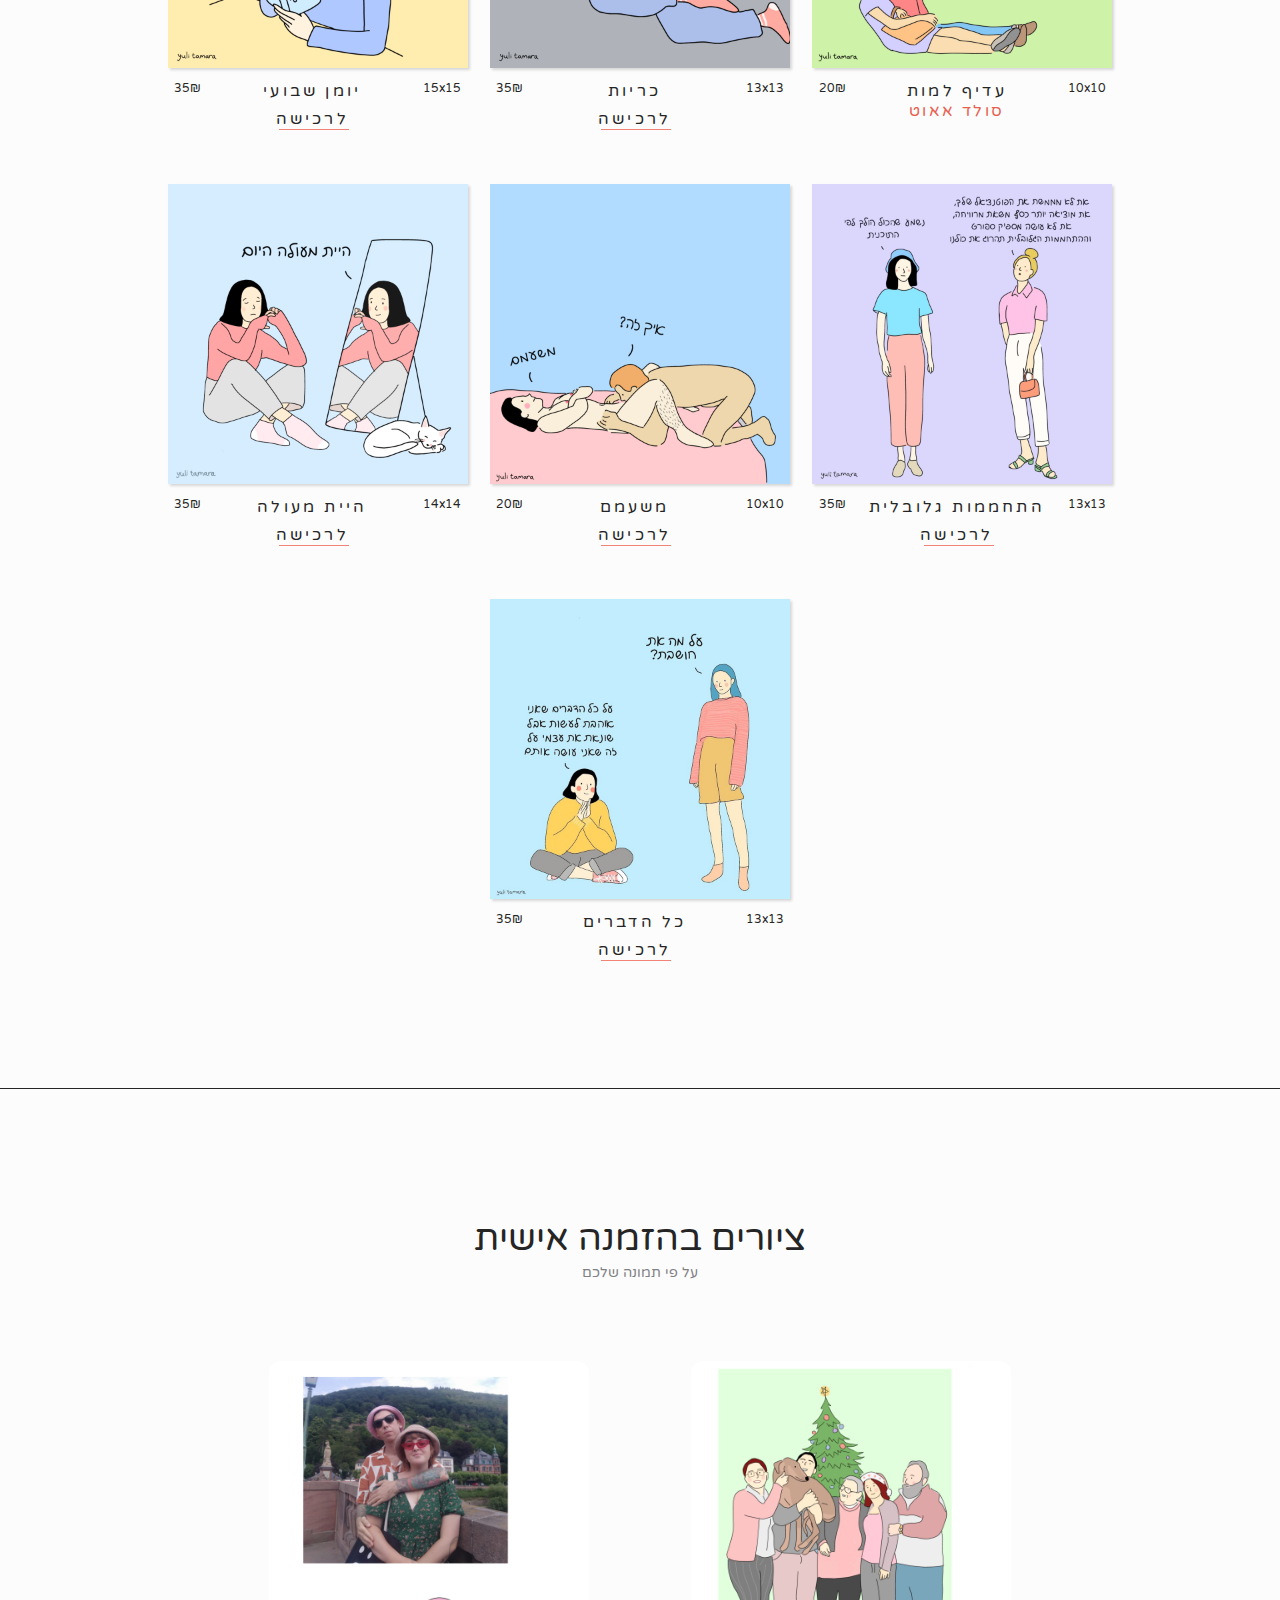
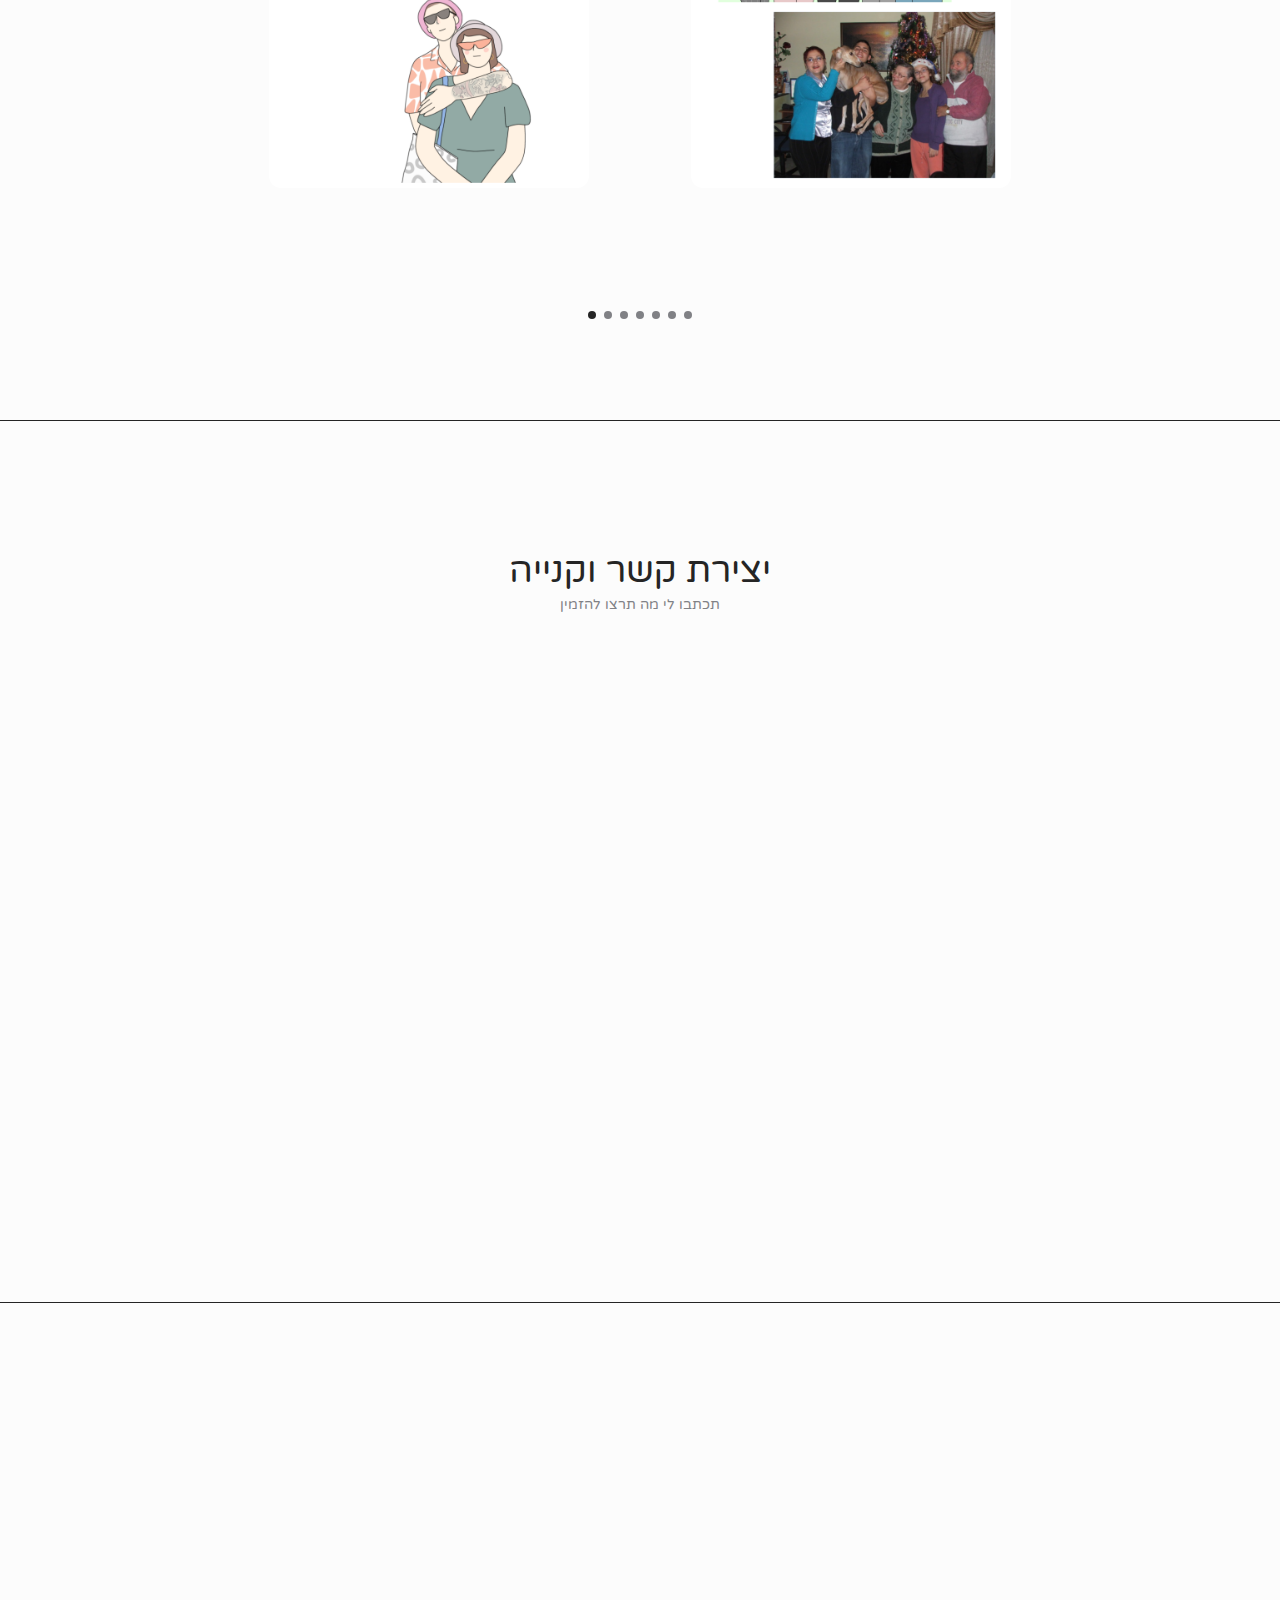
==== commit e092f3e8: "bags" ====
--- a/index.html
+++ b/index.html
@@ -78,6 +78,8 @@
                 <div class="filter prints active no-select" data-filter="prints">הדפסים</div>
                 <div class="filter stickers no-select" data-filter="stickers">מדבקות</div>
                 <div class="filter cards no-select" data-filter="cards">גלויות</div>
+                <div class="filter bags no-select" data-filter="bags">תיקי בד</div>
+
             </div>
 
             <div class="container section__border">
@@ -86,6 +88,8 @@
                 <div class="gallery__content" id="stickers">
                 </div>
                 <div class="gallery__content" id="cards">
+                </div>
+                <div class="gallery__content" id="bags">
                 </div>
             </div>
             <div class="popup" id="popup">
